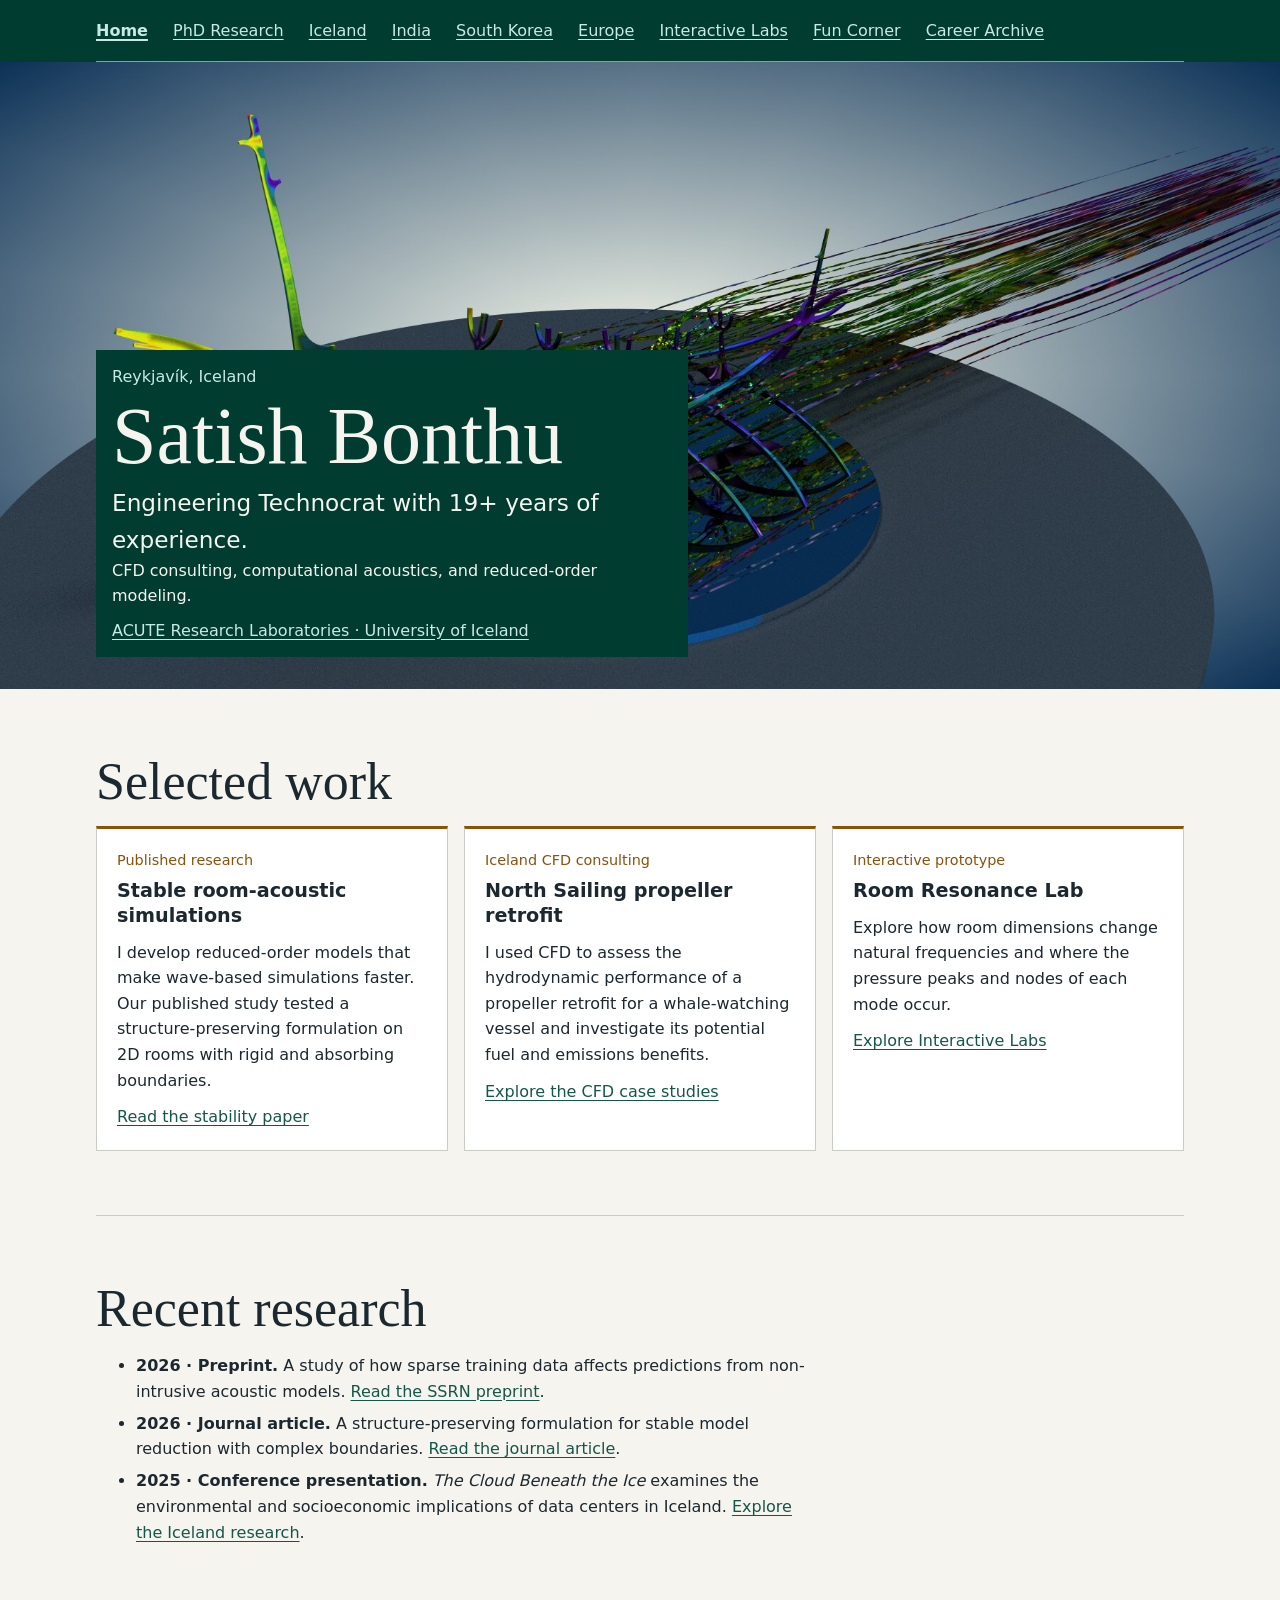
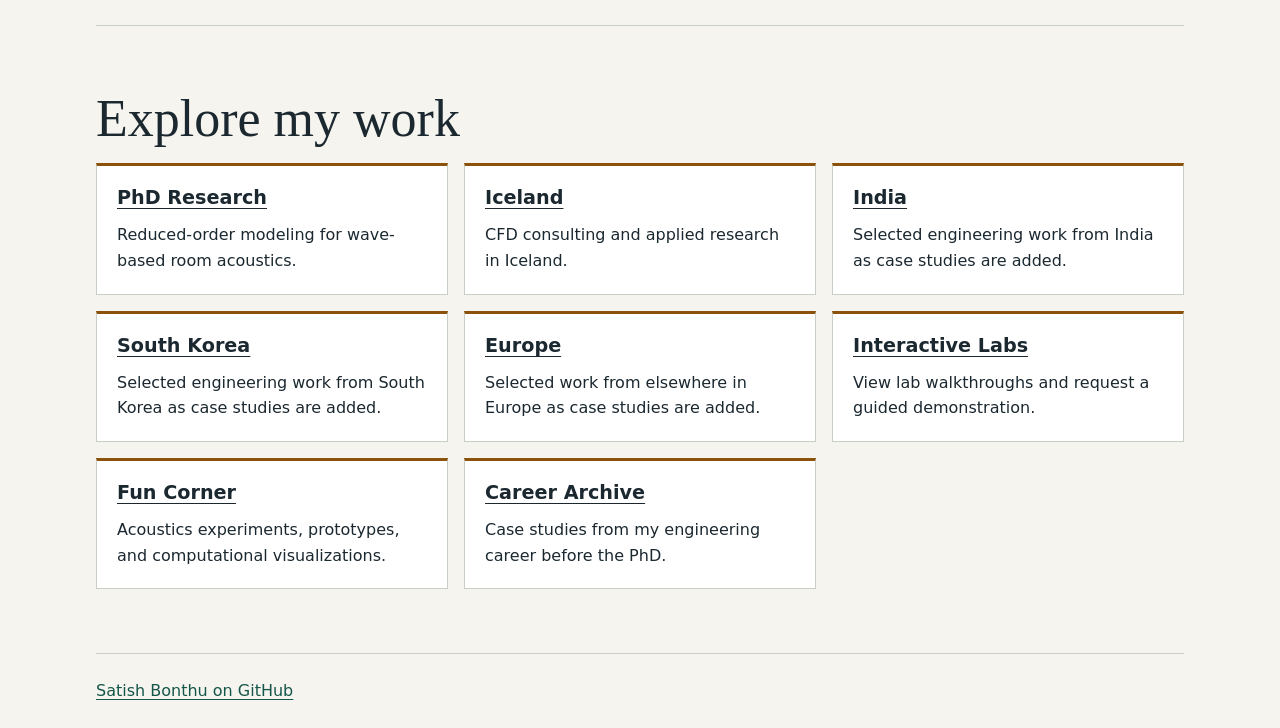
==== index.html @ 2421cfe2 "Publish Interactive Labs guided-demo showcase" ====
<!DOCTYPE html>
<html lang="en">
<head>
  <meta charset="UTF-8">
  <meta name="viewport" content="width=device-width, initial-scale=1">
  <meta name="description" content="Satish Bonthu’s engineering portfolio, covering CFD consulting, room acoustics, and reduced-order modeling.">
  <title>Satish Bonthu | CFD &amp; Computational Acoustics</title>
  <link rel="stylesheet" href="portfolio.css?v=interactive-labs">
</head>
<body>
  <header>
    <nav class="wrap" aria-label="Portfolio">
      <a href="index.html" aria-current="page">Home</a>
      <a href="research/index.html">PhD Research</a>
      <a href="iceland-cfd/index.html">Iceland</a>
      <a href="india/index.html">India</a>
      <a href="south-korea/index.html">South Korea</a>
      <a href="europe/index.html">Europe</a>
      <a href="interactive-labs/index.html">Interactive Labs</a>
      <a href="fun-projects/index.html">Fun Corner</a>
      <a href="career-archive/index.html">Career Archive</a>
    </nav>
    <div class="hero hero--voyager">
      <img class="voyager-image" src="images/sun-voyager.jpg?v=2" width="1804" height="901" fetchpriority="high" alt="CFD visualization of flow around Reykjavík’s Sun Voyager sculpture">
      <div class="wrap hero-copy">
      <p class="location">Reykjavík, Iceland</p>
      <h1>Satish Bonthu</h1>
      <p class="intro">Engineering Technocrat with 19+ years of experience.</p>
      <p class="hero-summary">CFD consulting, computational acoustics, and reduced-order modeling.</p>
      <p><a href="https://acute.hi.is/team/satish-kumar-bonthu/">ACUTE Research Laboratories · University of Iceland</a></p>
      </div>
    </div>
  </header>

  <main class="wrap">
    <section aria-labelledby="selected-title">
      <h2 id="selected-title">Selected work</h2>
      <div class="cards">
        <article>
          <p class="category">Published research</p>
          <h3>Stable room-acoustic simulations</h3>
          <p>I develop reduced-order models that make wave-based simulations faster. Our published study tested a structure-preserving formulation on 2D rooms with rigid and absorbing boundaries.</p>
          <p><a href="https://doi.org/10.1002/nme.70295">Read the stability paper</a></p>
        </article>
        <article>
          <p class="category">Iceland CFD consulting</p>
          <h3>North Sailing propeller retrofit</h3>
          <p>I used CFD to assess the hydrodynamic performance of a propeller retrofit for a whale-watching vessel and investigate its potential fuel and emissions benefits.</p>
          <p><a href="iceland-cfd/index.html">Explore the CFD case studies</a></p>
        </article>
        <article>
          <p class="category">Interactive prototype</p>
          <h3>Room Resonance Lab</h3>
          <p>Explore how room dimensions change natural frequencies and where the pressure peaks and nodes of each mode occur.</p>
          <p><a href="interactive-labs/index.html">Explore Interactive Labs</a></p>
        </article>
      </div>
    </section>

    <section aria-labelledby="updates-title">
      <h2 id="updates-title">Recent research</h2>
      <ul class="reading">
        <li><strong>2026 · Preprint.</strong> A study of how sparse training data affects predictions from non-intrusive acoustic models. <a href="https://doi.org/10.2139/ssrn.7412273">Read the SSRN preprint</a>.</li>
        <li><strong>2026 · Journal article.</strong> A structure-preserving formulation for stable model reduction with complex boundaries. <a href="https://doi.org/10.1002/nme.70295">Read the journal article</a>.</li>
        <li><strong>2025 · Conference presentation.</strong> <em>The Cloud Beneath the Ice</em> examines the environmental and socioeconomic implications of data centers in Iceland. <a href="iceland-cfd/index.html#related-iceland-research">Explore the Iceland research</a>.</li>
      </ul>
    </section>

    <section class="directory" aria-labelledby="work-title">
      <h2 id="work-title">Explore my work</h2>
      <div class="cards">
        <article>
          <h3><a href="research/index.html">PhD Research</a></h3>
          <p>Reduced-order modeling for wave-based room acoustics.</p>
        </article>
        <article>
          <h3><a href="iceland-cfd/index.html">Iceland</a></h3>
          <p>CFD consulting and applied research in Iceland.</p>
        </article>
        <article>
          <h3><a href="india/index.html">India</a></h3>
          <p>Selected engineering work from India as case studies are added.</p>
        </article>
        <article>
          <h3><a href="south-korea/index.html">South Korea</a></h3>
          <p>Selected engineering work from South Korea as case studies are added.</p>
        </article>
        <article>
          <h3><a href="europe/index.html">Europe</a></h3>
          <p>Selected work from elsewhere in Europe as case studies are added.</p>
        </article>
        <article>
          <h3><a href="interactive-labs/index.html">Interactive Labs</a></h3>
          <p>View lab walkthroughs and request a guided demonstration.</p>
        </article>
        <article>
          <h3><a href="fun-projects/index.html">Fun Corner</a></h3>
          <p>Acoustics experiments, prototypes, and computational visualizations.</p>
        </article>
        <article>
          <h3><a href="career-archive/index.html">Career Archive</a></h3>
          <p>Case studies from my engineering career before the PhD.</p>
        </article>
      </div>
    </section>
  </main>

  <footer class="wrap">
    <a href="https://github.com/Satish-Bonthu">Satish Bonthu on GitHub</a>
  </footer>
</body>
</html>
---- portfolio.css ----
:root {
  --brand-teal: #003c30;
  --brand-brown: #8c510a;
  --brand-ivory: #f6f4ee;
  --brand-mint: #c7eae5;
 color-scheme: light; background: var(--brand-ivory); color: #1b2830; font: 100%/1.6 system-ui, sans-serif; }
* { box-sizing: border-box; }
body { margin: 0; }
.wrap { width: min(68rem, calc(100% - 3rem)); margin-inline: auto; }
header { background: var(--brand-teal); color: var(--brand-ivory); }
header a { color: var(--brand-mint); }
a { color: #15564a; text-underline-offset: .2em; }
a:focus-visible { outline: 2px solid currentColor; outline-offset: 5px; }
nav { padding-block: 1.1rem; border-bottom: 1px solid #5ab4ac; }
nav a { display: inline-block; margin-right: 1.25rem; }
.hero { padding-block: clamp(3rem, 9vw, 7rem); }
.location { color: var(--brand-mint); }
h1, h2 { font-family: Georgia, serif; font-weight: normal; line-height: 1.1; }
h1 { font-size: clamp(3rem, 9vw, 6rem); margin: .2em 0; }
h2 { font-size: clamp(2rem, 5vw, 3.25rem); margin: 0 0 1rem; }
h3 { font-size: 1.2rem; line-height: 1.3; margin: 0; }
p { margin: .7rem 0 0; }
.intro { max-width: 43rem; font-size: clamp(1.15rem, 3vw, 1.45rem); }
main section { padding-block: clamp(2.4rem, 6vw, 4rem); border-bottom: 1px solid #c6cec6; }
.cards { display: grid; grid-template-columns: repeat(auto-fit, minmax(min(100%, 18rem), 1fr)); gap: 1rem; }
article { background: #fff; border: 1px solid #c6cec6; border-top: 3px solid var(--brand-brown); padding: 1.25rem; }
.reading { max-width: 45rem; }
.reading + .cards { margin-top: 1.5rem; }
.category { color: var(--brand-brown); font-size: .9rem; margin: 0 0 .4rem; }
li + li { margin-top: .4rem; }
footer { padding-block: 1.5rem; }
nav a[aria-current='page'] { font-weight: 700; }
.page-hero { padding-block: clamp(2rem, 5vw, 4rem); }
.directory a { color: inherit; }

.case-details { margin: .9rem 0 0; }
.case-details dt { font-weight: 700; color: var(--brand-brown); }
.case-details dd { margin: 0 0 .65rem; }
.case-status { padding: .65rem .8rem; border-left: 3px solid var(--brand-brown); background: var(--brand-ivory); font-size: .9rem; }
nav a[aria-current='page'] { text-decoration-thickness: .15em; }

.hero--voyager { position: relative; isolation: isolate; min-height: clamp(29rem, 49vw, 47rem); display: grid; align-items: end; padding-block: 2rem; }
.voyager-image { position: absolute; inset: 0; z-index: -1; width: 100%; height: 100%; object-fit: cover; object-position: center; }
.hero-copy { max-width: 68rem; }
.hero-copy > * { max-width: 37rem; background: #003c30; padding-inline: 1rem; margin: 0; }
.hero-copy .location { padding-top: .85rem; }
.hero-copy h1 { padding-block: .2rem; font-size: clamp(2.7rem, 7vw, 5rem); }
.hero-copy p:last-child { padding-block: .55rem .85rem; }
.lab-list { display: grid; gap: 1rem; margin-block: 1.5rem 2rem; }
.lab-card { display: grid; grid-template-columns: 1fr; gap: .85rem; }
.lab-card h2 { font-size: clamp(1.65rem, 4vw, 2.35rem); margin-bottom: .25rem; }
.lab-actions { display: flex; align-items: center; flex-wrap: wrap; gap: .6rem 1rem; }
.lab-launch { background: var(--brand-teal); color: var(--brand-ivory); padding: .42rem .75rem; border-radius: .25rem; }
.lab-card summary { cursor: pointer; color: var(--brand-brown); font-weight: 700; }
@media (max-width: 40rem) {
  .hero--voyager { padding-top: 57vw; min-height: 0; padding-bottom: 1.25rem; }
  .voyager-image { height: auto; aspect-ratio: 2 / 1; }
}
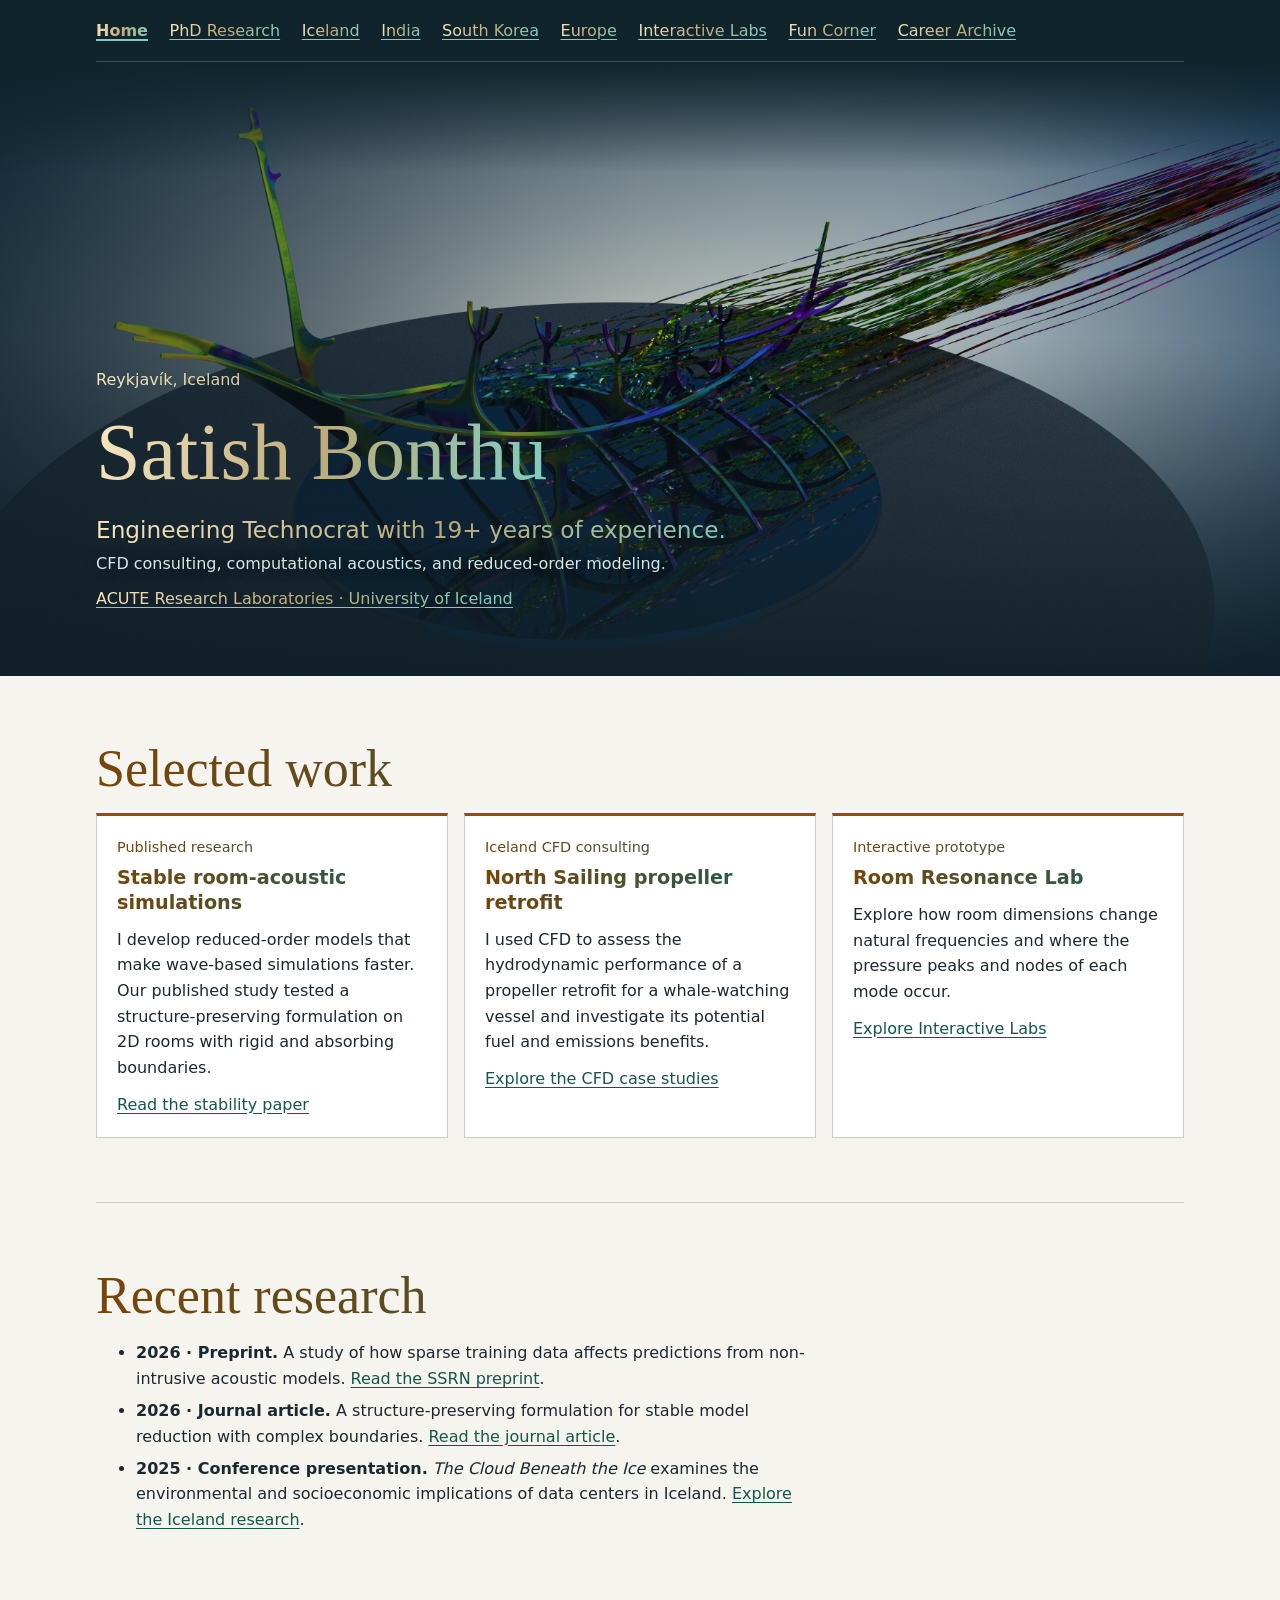
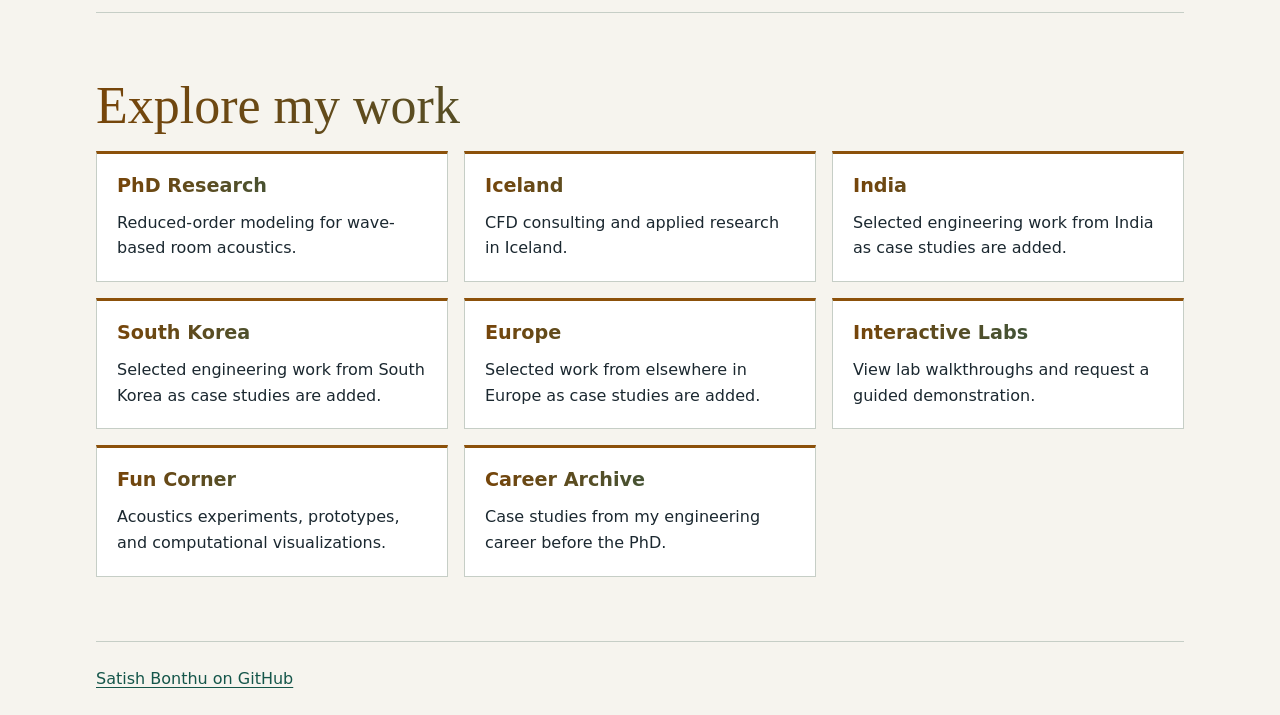
==== commit 0a5c8302: "Blend the Sun Voyager hero with the portfolio gradient palette" ====
--- a/index.html
+++ b/index.html
@@ -5,29 +5,29 @@
   <meta name="viewport" content="width=device-width, initial-scale=1">
   <meta name="description" content="Satish Bonthu’s engineering portfolio, covering CFD consulting, room acoustics, and reduced-order modeling.">
   <title>Satish Bonthu | CFD &amp; Computational Acoustics</title>
-  <link rel="stylesheet" href="portfolio.css?v=interactive-labs">
+  <link rel="stylesheet" href="portfolio.css?v=voyager-gradient">
 </head>
-<body>
-  <header>
+<body class="portfolio-home">
+  <header class="voyager-header">
     <nav class="wrap" aria-label="Portfolio">
-      <a href="index.html" aria-current="page">Home</a>
-      <a href="research/index.html">PhD Research</a>
-      <a href="iceland-cfd/index.html">Iceland</a>
-      <a href="india/index.html">India</a>
-      <a href="south-korea/index.html">South Korea</a>
-      <a href="europe/index.html">Europe</a>
-      <a href="interactive-labs/index.html">Interactive Labs</a>
-      <a href="fun-projects/index.html">Fun Corner</a>
-      <a href="career-archive/index.html">Career Archive</a>
+      <a href="index.html" aria-current="page" target="_blank" rel="noopener">Home</a>
+      <a href="research/index.html" target="_blank" rel="noopener">PhD Research</a>
+      <a href="iceland-cfd/index.html" target="_blank" rel="noopener">Iceland</a>
+      <a href="india/index.html" target="_blank" rel="noopener">India</a>
+      <a href="south-korea/index.html" target="_blank" rel="noopener">South Korea</a>
+      <a href="europe/index.html" target="_blank" rel="noopener">Europe</a>
+      <a href="interactive-labs/index.html" target="_blank" rel="noopener">Interactive Labs</a>
+      <a href="fun-projects/index.html" target="_blank" rel="noopener">Fun Corner</a>
+      <a href="career-archive/index.html" target="_blank" rel="noopener">Career Archive</a>
     </nav>
     <div class="hero hero--voyager">
       <img class="voyager-image" src="images/sun-voyager.jpg?v=2" width="1804" height="901" fetchpriority="high" alt="CFD visualization of flow around Reykjavík’s Sun Voyager sculpture">
       <div class="wrap hero-copy">
-      <p class="location">Reykjavík, Iceland</p>
-      <h1>Satish Bonthu</h1>
-      <p class="intro">Engineering Technocrat with 19+ years of experience.</p>
-      <p class="hero-summary">CFD consulting, computational acoustics, and reduced-order modeling.</p>
-      <p><a href="https://acute.hi.is/team/satish-kumar-bonthu/">ACUTE Research Laboratories · University of Iceland</a></p>
+        <p class="location">Reykjavík, Iceland</p>
+        <h1>Satish Bonthu</h1>
+        <p class="intro">Engineering Technocrat with 19+ years of experience.</p>
+        <p class="hero-summary">CFD consulting, computational acoustics, and reduced-order modeling.</p>
+        <p><a href="https://acute.hi.is/team/satish-kumar-bonthu/" target="_blank" rel="noopener">ACUTE Research Laboratories · University of Iceland</a></p>
       </div>
     </div>
   </header>
@@ -40,19 +40,19 @@
           <p class="category">Published research</p>
           <h3>Stable room-acoustic simulations</h3>
           <p>I develop reduced-order models that make wave-based simulations faster. Our published study tested a structure-preserving formulation on 2D rooms with rigid and absorbing boundaries.</p>
-          <p><a href="https://doi.org/10.1002/nme.70295">Read the stability paper</a></p>
+          <p><a href="https://doi.org/10.1002/nme.70295" target="_blank" rel="noopener">Read the stability paper</a></p>
         </article>
         <article>
           <p class="category">Iceland CFD consulting</p>
           <h3>North Sailing propeller retrofit</h3>
           <p>I used CFD to assess the hydrodynamic performance of a propeller retrofit for a whale-watching vessel and investigate its potential fuel and emissions benefits.</p>
-          <p><a href="iceland-cfd/index.html">Explore the CFD case studies</a></p>
+          <p><a href="iceland-cfd/index.html" target="_blank" rel="noopener">Explore the CFD case studies</a></p>
         </article>
         <article>
           <p class="category">Interactive prototype</p>
           <h3>Room Resonance Lab</h3>
           <p>Explore how room dimensions change natural frequencies and where the pressure peaks and nodes of each mode occur.</p>
-          <p><a href="interactive-labs/index.html">Explore Interactive Labs</a></p>
+          <p><a href="interactive-labs/index.html" target="_blank" rel="noopener">Explore Interactive Labs</a></p>
         </article>
       </div>
     </section>
@@ -60,9 +60,9 @@
     <section aria-labelledby="updates-title">
       <h2 id="updates-title">Recent research</h2>
       <ul class="reading">
-        <li><strong>2026 · Preprint.</strong> A study of how sparse training data affects predictions from non-intrusive acoustic models. <a href="https://doi.org/10.2139/ssrn.7412273">Read the SSRN preprint</a>.</li>
-        <li><strong>2026 · Journal article.</strong> A structure-preserving formulation for stable model reduction with complex boundaries. <a href="https://doi.org/10.1002/nme.70295">Read the journal article</a>.</li>
-        <li><strong>2025 · Conference presentation.</strong> <em>The Cloud Beneath the Ice</em> examines the environmental and socioeconomic implications of data centers in Iceland. <a href="iceland-cfd/index.html#related-iceland-research">Explore the Iceland research</a>.</li>
+        <li><strong>2026 · Preprint.</strong> A study of how sparse training data affects predictions from non-intrusive acoustic models. <a href="https://doi.org/10.2139/ssrn.7412273" target="_blank" rel="noopener">Read the SSRN preprint</a>.</li>
+        <li><strong>2026 · Journal article.</strong> A structure-preserving formulation for stable model reduction with complex boundaries. <a href="https://doi.org/10.1002/nme.70295" target="_blank" rel="noopener">Read the journal article</a>.</li>
+        <li><strong>2025 · Conference presentation.</strong> <em>The Cloud Beneath the Ice</em> examines the environmental and socioeconomic implications of data centers in Iceland. <a href="iceland-cfd/index.html#related-iceland-research" target="_blank" rel="noopener">Explore the Iceland research</a>.</li>
       </ul>
     </section>
 
@@ -70,35 +70,35 @@
       <h2 id="work-title">Explore my work</h2>
       <div class="cards">
         <article>
-          <h3><a href="research/index.html">PhD Research</a></h3>
+          <h3><a href="research/index.html" target="_blank" rel="noopener">PhD Research</a></h3>
           <p>Reduced-order modeling for wave-based room acoustics.</p>
         </article>
         <article>
-          <h3><a href="iceland-cfd/index.html">Iceland</a></h3>
+          <h3><a href="iceland-cfd/index.html" target="_blank" rel="noopener">Iceland</a></h3>
           <p>CFD consulting and applied research in Iceland.</p>
         </article>
         <article>
-          <h3><a href="india/index.html">India</a></h3>
+          <h3><a href="india/index.html" target="_blank" rel="noopener">India</a></h3>
           <p>Selected engineering work from India as case studies are added.</p>
         </article>
         <article>
-          <h3><a href="south-korea/index.html">South Korea</a></h3>
+          <h3><a href="south-korea/index.html" target="_blank" rel="noopener">South Korea</a></h3>
           <p>Selected engineering work from South Korea as case studies are added.</p>
         </article>
         <article>
-          <h3><a href="europe/index.html">Europe</a></h3>
+          <h3><a href="europe/index.html" target="_blank" rel="noopener">Europe</a></h3>
           <p>Selected work from elsewhere in Europe as case studies are added.</p>
         </article>
         <article>
-          <h3><a href="interactive-labs/index.html">Interactive Labs</a></h3>
+          <h3><a href="interactive-labs/index.html" target="_blank" rel="noopener">Interactive Labs</a></h3>
           <p>View lab walkthroughs and request a guided demonstration.</p>
         </article>
         <article>
-          <h3><a href="fun-projects/index.html">Fun Corner</a></h3>
+          <h3><a href="fun-projects/index.html" target="_blank" rel="noopener">Fun Corner</a></h3>
           <p>Acoustics experiments, prototypes, and computational visualizations.</p>
         </article>
         <article>
-          <h3><a href="career-archive/index.html">Career Archive</a></h3>
+          <h3><a href="career-archive/index.html" target="_blank" rel="noopener">Career Archive</a></h3>
           <p>Case studies from my engineering career before the PhD.</p>
         </article>
       </div>
@@ -106,7 +106,7 @@
   </main>
 
   <footer class="wrap">
-    <a href="https://github.com/Satish-Bonthu">Satish Bonthu on GitHub</a>
+    <a href="https://github.com/Satish-Bonthu" target="_blank" rel="noopener">Satish Bonthu on GitHub</a>
   </footer>
 </body>
 </html>
--- a/portfolio.css
+++ b/portfolio.css
@@ -56,3 +56,57 @@
   .hero--voyager { padding-top: 57vw; min-height: 0; padding-bottom: 1.25rem; }
   .voyager-image { height: auto; aspect-ratio: 2 / 1; }
 }
+
+/* Homepage palette. Light and dark gradients retain contrast on their surfaces. */
+.portfolio-home {
+  --voyager-light: linear-gradient(100deg, #f6e8c3, #bfab79 48%, #80cdc1);
+  --voyager-dark: linear-gradient(100deg, #774509, #225c52 88%);
+  --voyager-night: #10242c;
+}
+.voyager-header { background: var(--voyager-night); }
+.voyager-header nav {
+  display: flex;
+  flex-wrap: wrap;
+  gap: .45rem 1.35rem;
+  border-color: #80cdc14d;
+}
+.voyager-header nav a { margin-right: 0; }
+.voyager-header .hero--voyager { min-height: clamp(31rem, 48vw, 47rem); padding-block: clamp(1.7rem, 4vw, 3.75rem); }
+.voyager-header .hero--voyager::before {
+  content: "";
+  position: absolute;
+  inset: 0;
+  z-index: -1;
+  background:
+    linear-gradient(180deg, var(--voyager-night), #10242c00 18%, #10242c00 45%, #101f27e8 100%),
+    linear-gradient(90deg, #0c1b24ad, #0c1b2400 78%);
+}
+.voyager-header .voyager-image { z-index: -2; }
+.voyager-header .hero-copy > * {
+  background: none;
+  padding-inline: 0;
+  max-width: 43rem;
+}
+.voyager-header .hero-copy { text-shadow: 0 1px 12px #0c1b24; }
+.voyager-header .hero-copy h1 { width: fit-content; margin: .15em 0; }
+.voyager-header .hero-summary { margin-top: .2rem; color: #d6e8e5; }
+.voyager-header .hero-copy a, .voyager-header nav a { text-decoration-color: #80cdc1; }
+@supports (background-clip: text) {
+  .voyager-header :is(h1, .location, .intro, a),
+  .portfolio-home main :is(h2, h3, .category) {
+    background-image: var(--voyager-light);
+    background-clip: text;
+    color: transparent;
+    text-shadow: none;
+  }
+  .portfolio-home main :is(h2, h3, .category) { background-image: var(--voyager-dark); }
+  .voyager-header a:focus-visible { outline-color: #80cdc1; }
+}
+@media (max-width: 40rem) {
+  .voyager-header .hero--voyager { min-height: 0; padding-top: clamp(12rem, 52vw, 23rem); }
+  .voyager-header .voyager-image { height: auto; }
+  .voyager-header .hero--voyager::before {
+    background: linear-gradient(180deg, #10242c59, #10242c00 19%, #10242c00 34%, var(--voyager-night) 62%);
+  }
+  .voyager-header .hero-copy h1 { font-size: clamp(2.5rem, 10vw, 4rem); }
+}
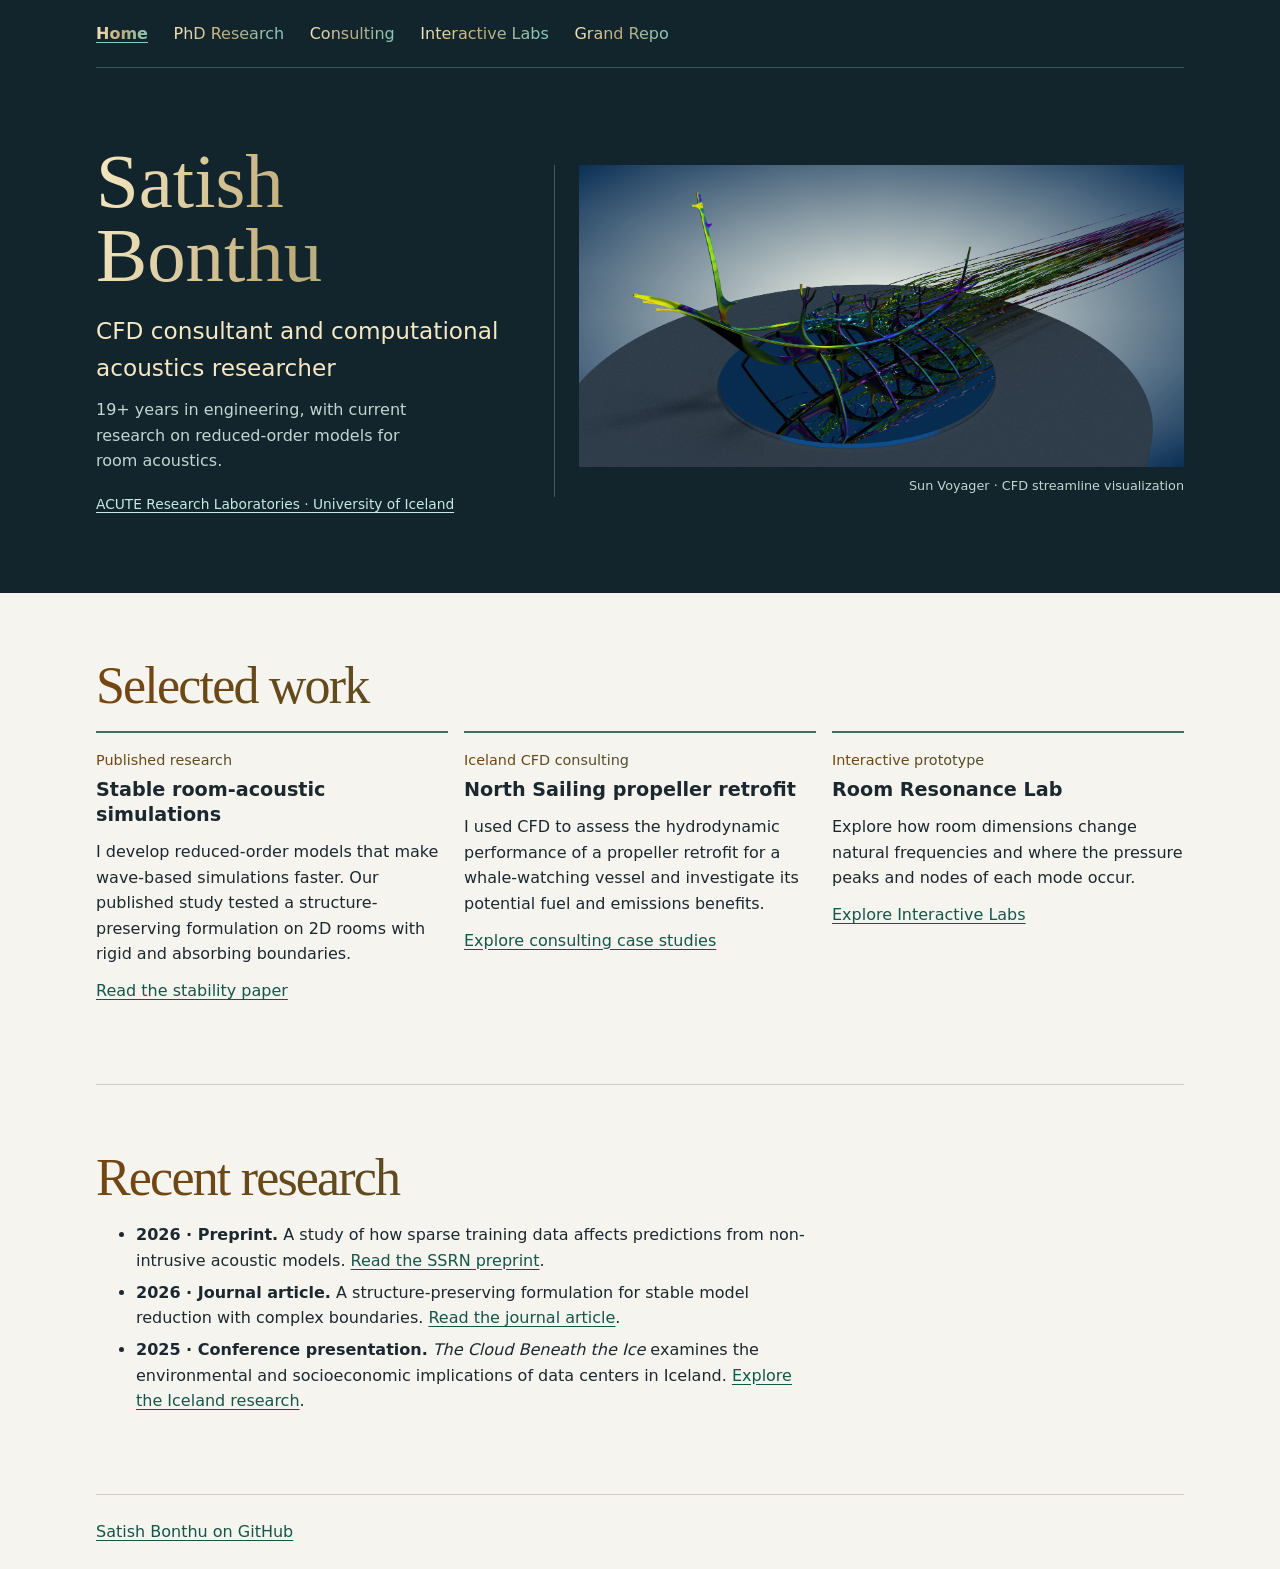
==== commit 16cedea2: "Give the portfolio a distinct Sun Voyager layout and five-tab navigation" ====
--- a/index.html
+++ b/index.html
@@ -5,30 +5,28 @@
   <meta name="viewport" content="width=device-width, initial-scale=1">
   <meta name="description" content="Satish Bonthu’s engineering portfolio, covering CFD consulting, room acoustics, and reduced-order modeling.">
   <title>Satish Bonthu | CFD &amp; Computational Acoustics</title>
-  <link rel="stylesheet" href="portfolio.css?v=voyager-gradient">
+  <link rel="stylesheet" href="portfolio.css?v=field-notes">
 </head>
 <body class="portfolio-home">
   <header class="voyager-header">
     <nav class="wrap" aria-label="Portfolio">
-      <a href="index.html" aria-current="page" target="_blank" rel="noopener">Home</a>
+      <a href="index.html" target="_blank" rel="noopener" aria-current="page">Home</a>
       <a href="research/index.html" target="_blank" rel="noopener">PhD Research</a>
-      <a href="iceland-cfd/index.html" target="_blank" rel="noopener">Iceland</a>
-      <a href="india/index.html" target="_blank" rel="noopener">India</a>
-      <a href="south-korea/index.html" target="_blank" rel="noopener">South Korea</a>
-      <a href="europe/index.html" target="_blank" rel="noopener">Europe</a>
+      <a href="consulting/index.html" target="_blank" rel="noopener">Consulting</a>
       <a href="interactive-labs/index.html" target="_blank" rel="noopener">Interactive Labs</a>
-      <a href="fun-projects/index.html" target="_blank" rel="noopener">Fun Corner</a>
-      <a href="career-archive/index.html" target="_blank" rel="noopener">Career Archive</a>
+      <a href="career-archive/index.html" target="_blank" rel="noopener">Grand Repo</a>
     </nav>
-    <div class="hero hero--voyager">
-      <img class="voyager-image" src="images/sun-voyager.jpg?v=2" width="1804" height="901" fetchpriority="high" alt="CFD visualization of flow around Reykjavík’s Sun Voyager sculpture">
-      <div class="wrap hero-copy">
-        <p class="location">Reykjavík, Iceland</p>
+    <div class="wrap voyager-stage">
+      <div class="voyager-intro">
         <h1>Satish Bonthu</h1>
-        <p class="intro">Engineering Technocrat with 19+ years of experience.</p>
-        <p class="hero-summary">CFD consulting, computational acoustics, and reduced-order modeling.</p>
-        <p><a href="https://acute.hi.is/team/satish-kumar-bonthu/" target="_blank" rel="noopener">ACUTE Research Laboratories · University of Iceland</a></p>
+        <p class="intro">CFD consultant and computational acoustics researcher</p>
+        <p class="hero-summary">19+ years in engineering, with current research on reduced-order models for room acoustics.</p>
+        <a class="affiliation" href="https://acute.hi.is/team/satish-kumar-bonthu/" target="_blank" rel="noopener">ACUTE Research Laboratories · University of Iceland</a>
       </div>
+      <figure class="voyager-figure">
+        <img src="images/sun-voyager.jpg?v=2" width="1804" height="901" fetchpriority="high" alt="CFD streamlines bending around the Sun Voyager sculpture">
+        <figcaption>Sun Voyager · CFD streamline visualization</figcaption>
+      </figure>
     </div>
   </header>
 
@@ -46,7 +44,7 @@
           <p class="category">Iceland CFD consulting</p>
           <h3>North Sailing propeller retrofit</h3>
           <p>I used CFD to assess the hydrodynamic performance of a propeller retrofit for a whale-watching vessel and investigate its potential fuel and emissions benefits.</p>
-          <p><a href="iceland-cfd/index.html" target="_blank" rel="noopener">Explore the CFD case studies</a></p>
+          <p><a href="consulting/index.html" target="_blank" rel="noopener">Explore consulting case studies</a></p>
         </article>
         <article>
           <p class="category">Interactive prototype</p>
@@ -66,43 +64,6 @@
       </ul>
     </section>
 
-    <section class="directory" aria-labelledby="work-title">
-      <h2 id="work-title">Explore my work</h2>
-      <div class="cards">
-        <article>
-          <h3><a href="research/index.html" target="_blank" rel="noopener">PhD Research</a></h3>
-          <p>Reduced-order modeling for wave-based room acoustics.</p>
-        </article>
-        <article>
-          <h3><a href="iceland-cfd/index.html" target="_blank" rel="noopener">Iceland</a></h3>
-          <p>CFD consulting and applied research in Iceland.</p>
-        </article>
-        <article>
-          <h3><a href="india/index.html" target="_blank" rel="noopener">India</a></h3>
-          <p>Selected engineering work from India as case studies are added.</p>
-        </article>
-        <article>
-          <h3><a href="south-korea/index.html" target="_blank" rel="noopener">South Korea</a></h3>
-          <p>Selected engineering work from South Korea as case studies are added.</p>
-        </article>
-        <article>
-          <h3><a href="europe/index.html" target="_blank" rel="noopener">Europe</a></h3>
-          <p>Selected work from elsewhere in Europe as case studies are added.</p>
-        </article>
-        <article>
-          <h3><a href="interactive-labs/index.html" target="_blank" rel="noopener">Interactive Labs</a></h3>
-          <p>View lab walkthroughs and request a guided demonstration.</p>
-        </article>
-        <article>
-          <h3><a href="fun-projects/index.html" target="_blank" rel="noopener">Fun Corner</a></h3>
-          <p>Acoustics experiments, prototypes, and computational visualizations.</p>
-        </article>
-        <article>
-          <h3><a href="career-archive/index.html" target="_blank" rel="noopener">Career Archive</a></h3>
-          <p>Case studies from my engineering career before the PhD.</p>
-        </article>
-      </div>
-    </section>
   </main>
 
   <footer class="wrap">
--- a/portfolio.css
+++ b/portfolio.css
@@ -39,74 +39,44 @@
 .case-status { padding: .65rem .8rem; border-left: 3px solid var(--brand-brown); background: var(--brand-ivory); font-size: .9rem; }
 nav a[aria-current='page'] { text-decoration-thickness: .15em; }
 
-.hero--voyager { position: relative; isolation: isolate; min-height: clamp(29rem, 49vw, 47rem); display: grid; align-items: end; padding-block: 2rem; }
-.voyager-image { position: absolute; inset: 0; z-index: -1; width: 100%; height: 100%; object-fit: cover; object-position: center; }
-.hero-copy { max-width: 68rem; }
-.hero-copy > * { max-width: 37rem; background: #003c30; padding-inline: 1rem; margin: 0; }
-.hero-copy .location { padding-top: .85rem; }
-.hero-copy h1 { padding-block: .2rem; font-size: clamp(2.7rem, 7vw, 5rem); }
-.hero-copy p:last-child { padding-block: .55rem .85rem; }
 .lab-list { display: grid; gap: 1rem; margin-block: 1.5rem 2rem; }
 .lab-card { display: grid; grid-template-columns: 1fr; gap: .85rem; }
 .lab-card h2 { font-size: clamp(1.65rem, 4vw, 2.35rem); margin-bottom: .25rem; }
 .lab-actions { display: flex; align-items: center; flex-wrap: wrap; gap: .6rem 1rem; }
 .lab-launch { background: var(--brand-teal); color: var(--brand-ivory); padding: .42rem .75rem; border-radius: .25rem; }
 .lab-card summary { cursor: pointer; color: var(--brand-brown); font-weight: 700; }
-@media (max-width: 40rem) {
-  .hero--voyager { padding-top: 57vw; min-height: 0; padding-bottom: 1.25rem; }
-  .voyager-image { height: auto; aspect-ratio: 2 / 1; }
+
+:root {
+  --sand-teal: linear-gradient(100deg,#f6e8c3,#bfab79 48%,#80cdc1);
+  --ink-gradient: linear-gradient(100deg,#754610,#20584e);
+  --night: #12252c;
 }
-
-/* Homepage palette. Light and dark gradients retain contrast on their surfaces. */
-.portfolio-home {
-  --voyager-light: linear-gradient(100deg, #f6e8c3, #bfab79 48%, #80cdc1);
-  --voyager-dark: linear-gradient(100deg, #774509, #225c52 88%);
-  --voyager-night: #10242c;
+header { background: var(--night); }
+header nav { display:flex; flex-wrap:wrap; gap:.45rem 1.6rem; border-color:#80cdc150; }
+header nav a { margin:0; text-decoration:none; padding-block:.2rem; color:#e8e5cf; }
+header nav a:hover, header nav a[aria-current] { text-decoration:underline; text-decoration-color:#80cdc1; }
+.page-hero h1, .voyager-intro h1 { width:fit-content; }
+@supports (background-clip: text) {
+  header :is(h1, nav a) { background-image:var(--sand-teal); background-clip:text; color:transparent; }
+  main :is(h2,.category) { background-image:var(--ink-gradient); background-clip:text; color:transparent; }
 }
-.voyager-header { background: var(--voyager-night); }
-.voyager-header nav {
-  display: flex;
-  flex-wrap: wrap;
-  gap: .45rem 1.35rem;
-  border-color: #80cdc14d;
+.voyager-stage { display:grid; grid-template-columns:minmax(0,4fr) minmax(0,6fr); align-items:center; gap:clamp(1rem,3vw,3rem); padding-block:clamp(2rem,6vw,5rem); }
+.voyager-intro h1 { font-size:clamp(3.2rem,6vw,6rem); line-height:.96; margin:0; }
+.voyager-intro .intro { margin-top:1.2rem; color:#f6e8c3; }
+.voyager-intro .hero-summary { max-width:32ch; color:#c1d6d1; }
+.voyager-intro .affiliation { display:inline-block; margin-top:1.2rem; font-size:.86rem; }
+.voyager-figure { margin:0; border-left:1px solid #80cdc155; padding-left:clamp(.75rem,2vw,1.5rem); }
+.voyager-figure img { width:100%; height:auto; display:block; }
+.voyager-figure figcaption { color:#c1d6d1; font-size:.8rem; margin-top:.6rem; text-align:right; }
+.portfolio-home main section > h2 { letter-spacing:-.035em; }
+.portfolio-home main .cards article { background:transparent; border:0; border-top:2px solid #416e61; padding:1rem 0; }
+.region-index { border-top:1px solid #b9c8be; }
+.region-index a { display:grid; grid-template-columns:minmax(7rem,1fr) 2fr auto; align-items:baseline; gap:.75rem; padding:.9rem 0; border-bottom:1px solid #b9c8be; text-decoration:none; }
+.region-index a:hover strong { text-decoration:underline; }
+.region-index a span { color:#405952; }
+.section-back { margin-top:1.2rem; }
+@media (max-width: 44rem) {
+  .voyager-stage { grid-template-columns:1fr; gap:1.8rem; }
+  .voyager-figure { border-left:0; border-top:1px solid #80cdc155; padding:.8rem 0 0; }
+  .region-index a { grid-template-columns:minmax(6.5rem,1fr) 2fr auto; }
 }
-.voyager-header nav a { margin-right: 0; }
-.voyager-header .hero--voyager { min-height: clamp(31rem, 48vw, 47rem); padding-block: clamp(1.7rem, 4vw, 3.75rem); }
-.voyager-header .hero--voyager::before {
-  content: "";
-  position: absolute;
-  inset: 0;
-  z-index: -1;
-  background:
-    linear-gradient(180deg, var(--voyager-night), #10242c00 18%, #10242c00 45%, #101f27e8 100%),
-    linear-gradient(90deg, #0c1b24ad, #0c1b2400 78%);
-}
-.voyager-header .voyager-image { z-index: -2; }
-.voyager-header .hero-copy > * {
-  background: none;
-  padding-inline: 0;
-  max-width: 43rem;
-}
-.voyager-header .hero-copy { text-shadow: 0 1px 12px #0c1b24; }
-.voyager-header .hero-copy h1 { width: fit-content; margin: .15em 0; }
-.voyager-header .hero-summary { margin-top: .2rem; color: #d6e8e5; }
-.voyager-header .hero-copy a, .voyager-header nav a { text-decoration-color: #80cdc1; }
-@supports (background-clip: text) {
-  .voyager-header :is(h1, .location, .intro, a),
-  .portfolio-home main :is(h2, h3, .category) {
-    background-image: var(--voyager-light);
-    background-clip: text;
-    color: transparent;
-    text-shadow: none;
-  }
-  .portfolio-home main :is(h2, h3, .category) { background-image: var(--voyager-dark); }
-  .voyager-header a:focus-visible { outline-color: #80cdc1; }
-}
-@media (max-width: 40rem) {
-  .voyager-header .hero--voyager { min-height: 0; padding-top: clamp(12rem, 52vw, 23rem); }
-  .voyager-header .voyager-image { height: auto; }
-  .voyager-header .hero--voyager::before {
-    background: linear-gradient(180deg, #10242c59, #10242c00 19%, #10242c00 34%, var(--voyager-night) 62%);
-  }
-  .voyager-header .hero-copy h1 { font-size: clamp(2.5rem, 10vw, 4rem); }
-}
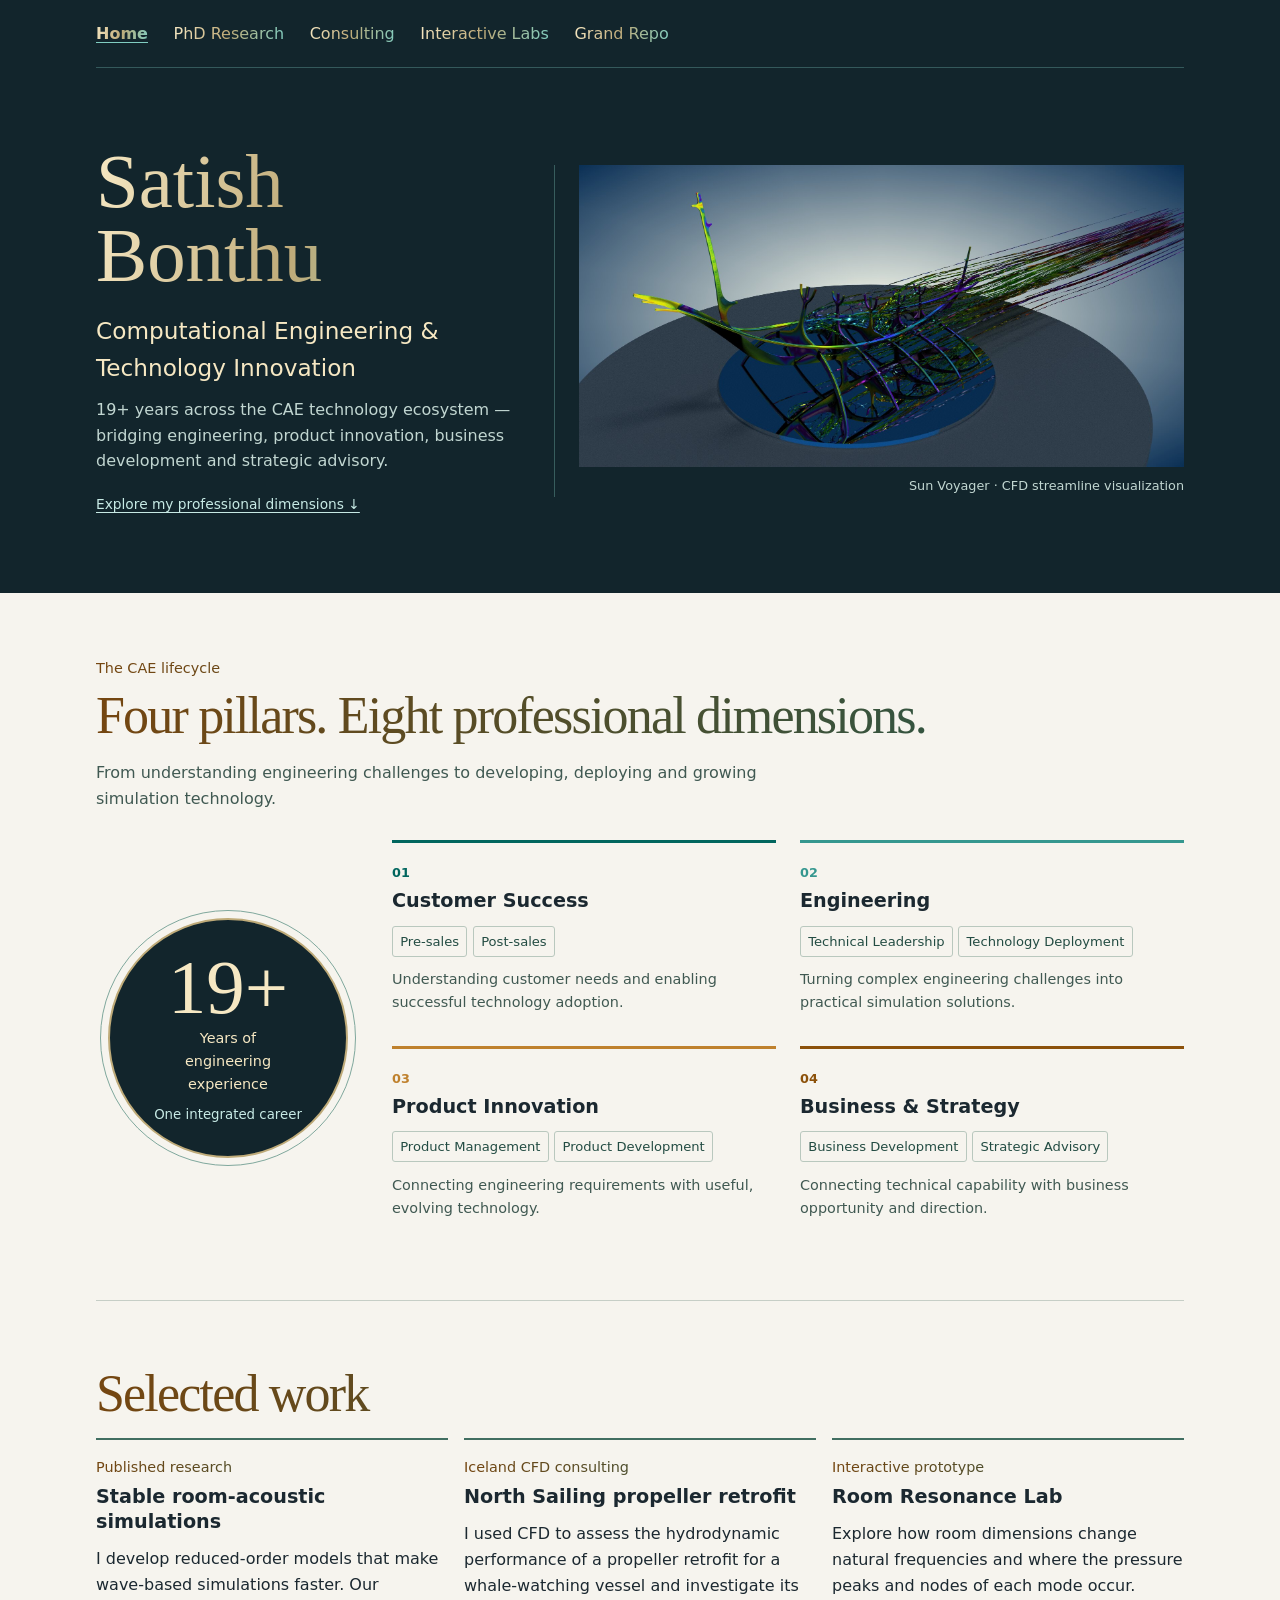
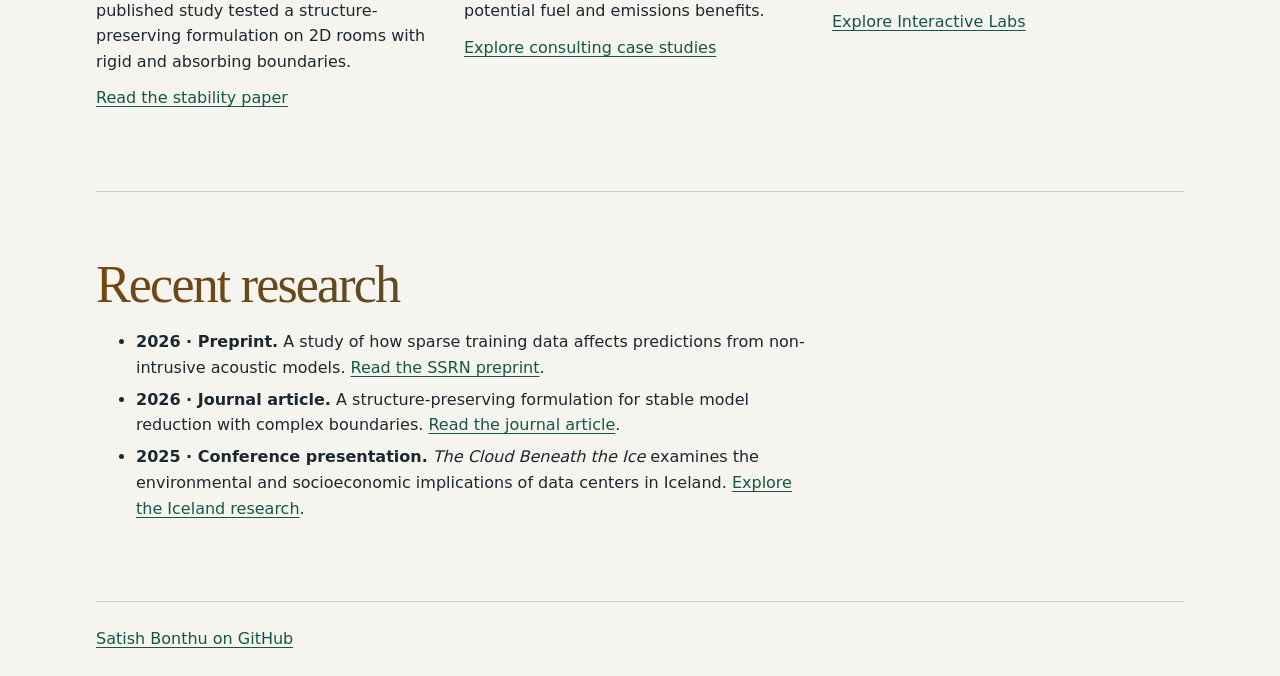
==== commit ad132afc: "Broaden homepage positioning and showcase four CAE pillars and eight dimensions" ====
--- a/index.html
+++ b/index.html
@@ -3,9 +3,28 @@
 <head>
   <meta charset="UTF-8">
   <meta name="viewport" content="width=device-width, initial-scale=1">
-  <meta name="description" content="Satish Bonthu’s engineering portfolio, covering CFD consulting, room acoustics, and reduced-order modeling.">
-  <title>Satish Bonthu | CFD &amp; Computational Acoustics</title>
+  <meta name="description" content="Satish Bonthu — 19+ years across computational engineering, CAE technology, product innovation and strategic advisory.">
+  <title>Satish Bonthu | Computational Engineering &amp; Technology Innovation</title>
   <link rel="stylesheet" href="portfolio.css?v=field-notes">
+  <style>
+    .voyager-intro .hero-summary {max-width:43ch}
+    .pillar-lead {max-width:65ch;color:#405952;margin-bottom:1.8rem}
+    .pillar-layout {display:grid;grid-template-columns:minmax(0,1fr) minmax(0,3fr);gap:2rem;align-items:center}
+    .pillar-core {aspect-ratio:1;max-width:15rem;width:100%;margin:auto;border-radius:50%;background:#12252c;color:#f6e8c3;border:2px solid #bfab79;outline:1px solid #80a89d;outline-offset:7px;display:flex;flex-direction:column;align-items:center;justify-content:center;text-align:center;padding:1rem}
+    .pillar-core strong {font:clamp(3rem,6vw,5rem)/1 Georgia,serif}
+    .pillar-core span {max-width:15ch;font-size:.9rem}
+    .pillar-core small {color:#c7eae5;margin-top:.5rem}
+    .pillar-grid {display:grid;grid-template-columns:repeat(2,minmax(0,1fr));gap:1rem 1.5rem}
+    .pillar {--pillar:#01665e;background:transparent;border:0;border-top:3px solid var(--pillar);padding:1rem 0}
+    .pillar-1 {--pillar:#35978f}.pillar-2 {--pillar:#bf812d}.pillar-3 {--pillar:#8c510a}
+    .pillar-number {color:var(--pillar);font-size:.8rem;font-weight:700}
+    .pillar h3 {margin:.3rem 0 .7rem}
+    .pillar-dimensions {display:flex;flex-wrap:wrap;gap:.35rem}
+    .pillar-dimensions span {border:1px solid #b9c8be;border-radius:3px;padding:.25rem .45rem;font-size:.82rem;color:#234c43}
+    .pillar p {font-size:.9rem;color:#405952}
+    @media(max-width:44rem){.pillar-layout{grid-template-columns:1fr}.pillar-core{max-width:11rem}.pillar-grid{gap:1rem}}
+    @media(max-width:25rem){.pillar-grid{grid-template-columns:1fr}}
+  </style>
 </head>
 <body class="portfolio-home">
   <header class="voyager-header">
@@ -19,9 +38,9 @@
     <div class="wrap voyager-stage">
       <div class="voyager-intro">
         <h1>Satish Bonthu</h1>
-        <p class="intro">CFD consultant and computational acoustics researcher</p>
-        <p class="hero-summary">19+ years in engineering, with current research on reduced-order models for room acoustics.</p>
-        <a class="affiliation" href="https://acute.hi.is/team/satish-kumar-bonthu/" target="_blank" rel="noopener">ACUTE Research Laboratories · University of Iceland</a>
+        <p class="intro">Computational Engineering &amp; Technology Innovation</p>
+        <p class="hero-summary">19+ years across the CAE technology ecosystem — bridging engineering, product innovation, business development and strategic advisory.</p>
+        <a class="affiliation" href="#professional-pillars">Explore my professional dimensions ↓</a>
       </div>
       <figure class="voyager-figure">
         <img src="images/sun-voyager.jpg?v=2" width="1804" height="901" fetchpriority="high" alt="CFD streamlines bending around the Sun Voyager sculpture">
@@ -31,6 +50,20 @@
   </header>
 
   <main class="wrap">
+    <section id="professional-pillars" aria-labelledby="pillars-title">
+      <p class="category">The CAE lifecycle</p>
+      <h2 id="pillars-title">Four pillars. Eight professional dimensions.</h2>
+      <p class="pillar-lead">From understanding engineering challenges to developing, deploying and growing simulation technology.</p>
+      <div class="pillar-layout">
+        <div class="pillar-core"><strong>19+</strong><span>Years of engineering experience</span><small>One integrated career</small></div>
+        <div class="pillar-grid">
+          <article class="pillar pillar-0"><span class="pillar-number">01</span><h3>Customer Success</h3><div class="pillar-dimensions"><span>Pre-sales</span><span>Post-sales</span></div><p>Understanding customer needs and enabling successful technology adoption.</p></article>
+          <article class="pillar pillar-1"><span class="pillar-number">02</span><h3>Engineering</h3><div class="pillar-dimensions"><span>Technical Leadership</span><span>Technology Deployment</span></div><p>Turning complex engineering challenges into practical simulation solutions.</p></article>
+          <article class="pillar pillar-2"><span class="pillar-number">03</span><h3>Product Innovation</h3><div class="pillar-dimensions"><span>Product Management</span><span>Product Development</span></div><p>Connecting engineering requirements with useful, evolving technology.</p></article>
+          <article class="pillar pillar-3"><span class="pillar-number">04</span><h3>Business &amp; Strategy</h3><div class="pillar-dimensions"><span>Business Development</span><span>Strategic Advisory</span></div><p>Connecting technical capability with business opportunity and direction.</p></article>
+        </div>
+      </div>
+    </section>
     <section aria-labelledby="selected-title">
       <h2 id="selected-title">Selected work</h2>
       <div class="cards">
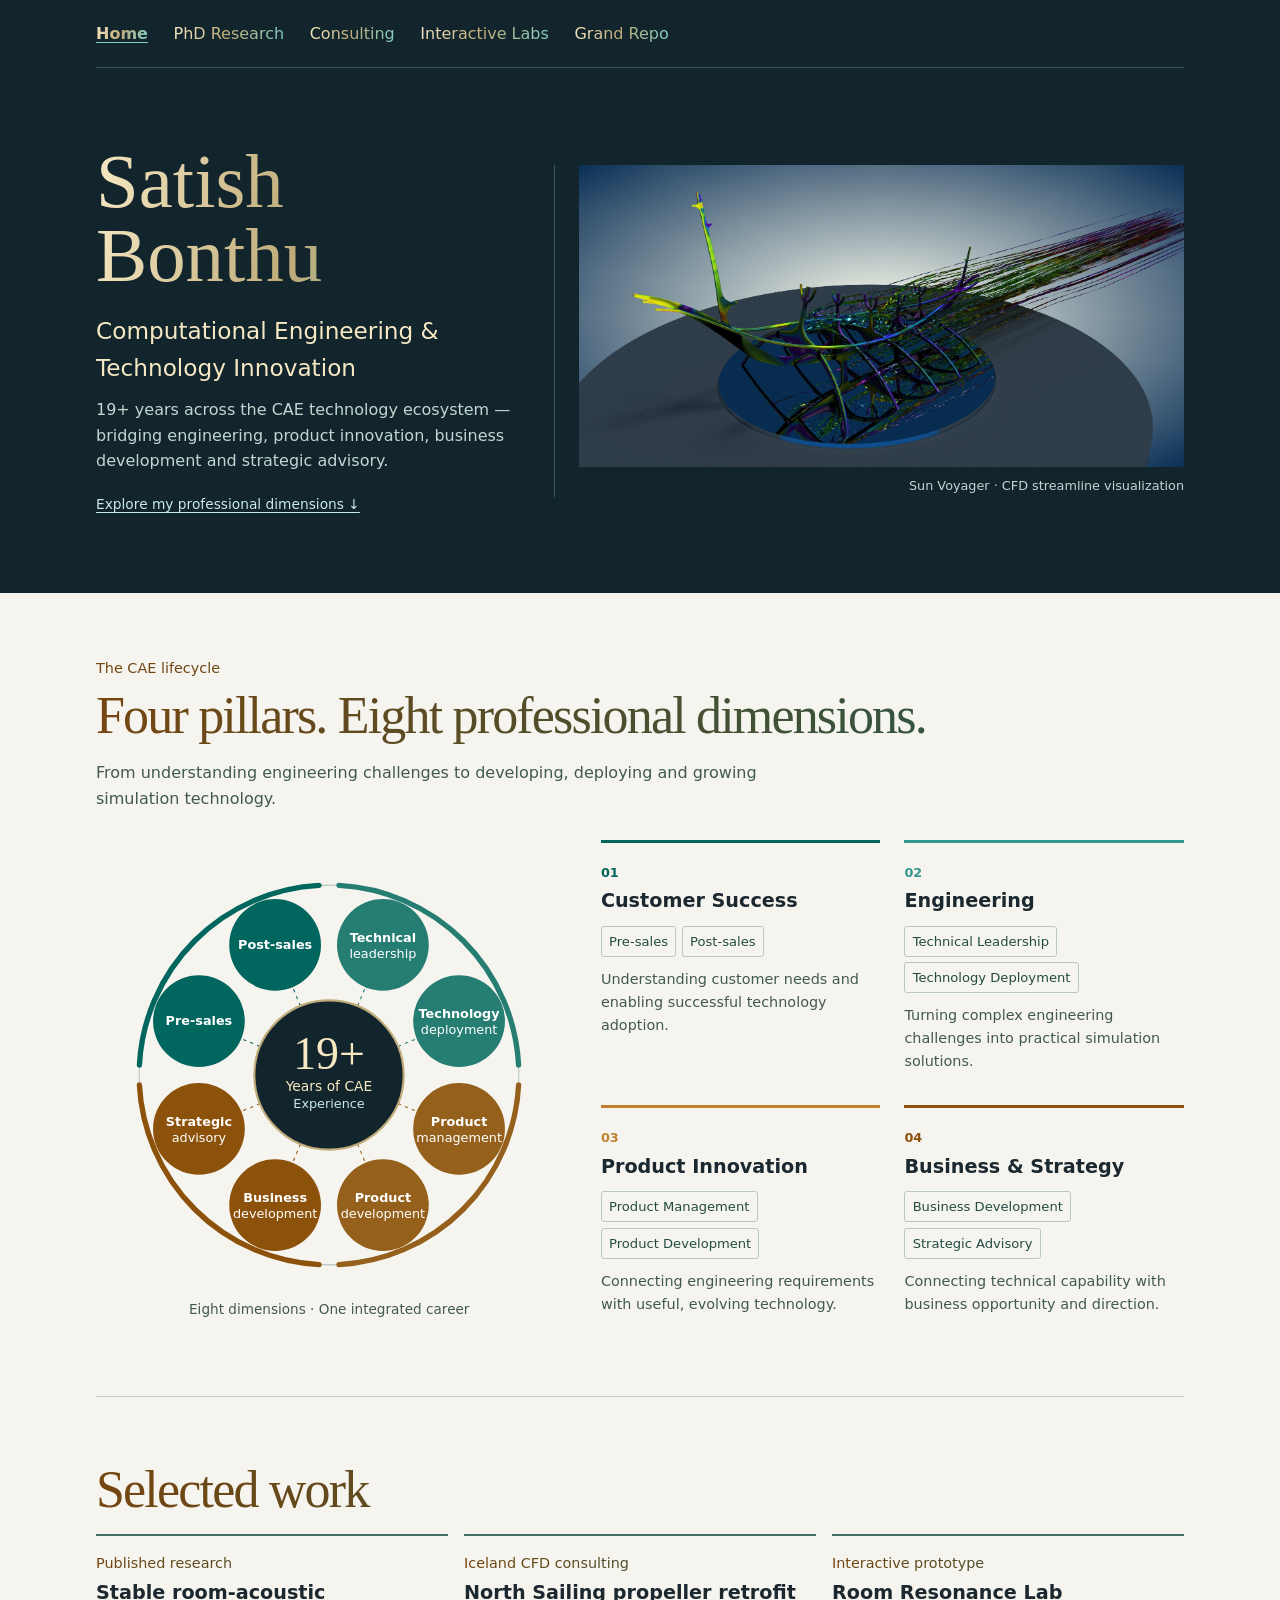
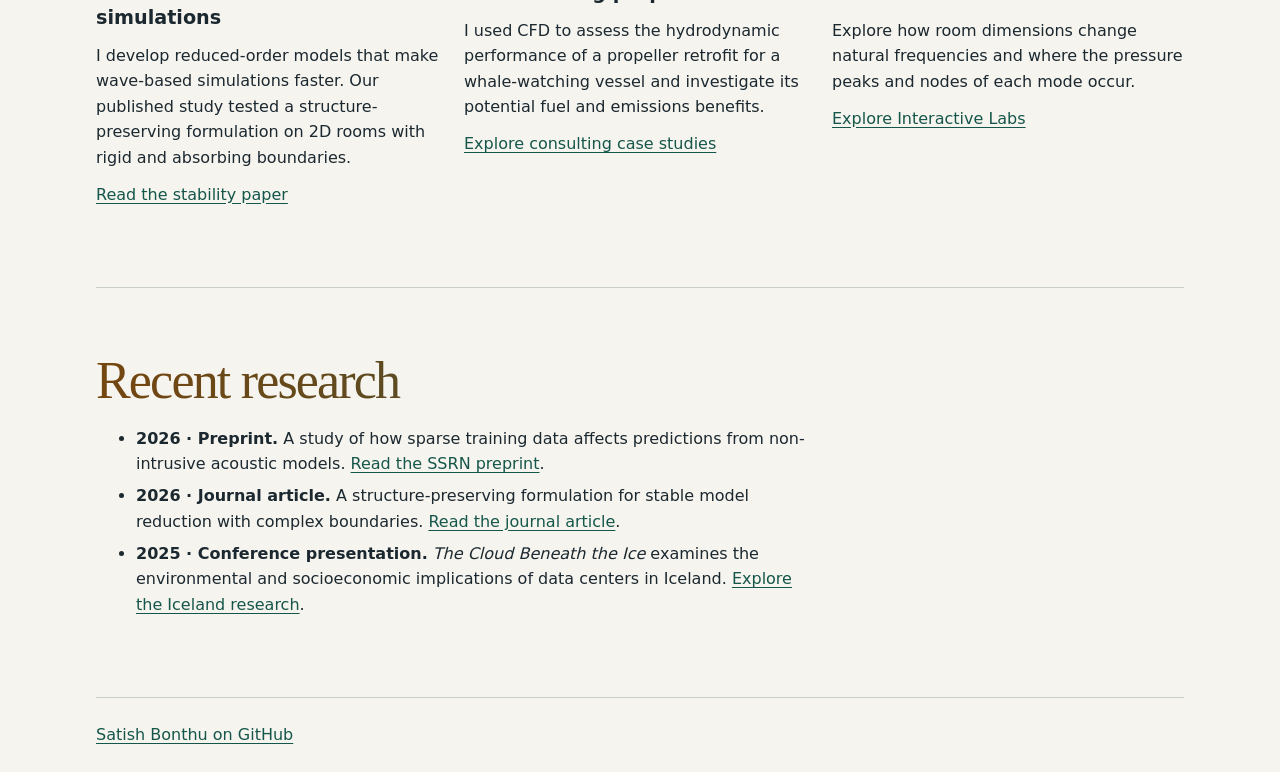
==== commit 07191f2b: "Add radial eight-dimension CAE career infographic to homepage" ====
--- a/index.html
+++ b/index.html
@@ -24,7 +24,12 @@
     .pillar p {font-size:.9rem;color:#405952}
     @media(max-width:44rem){.pillar-layout{grid-template-columns:1fr}.pillar-core{max-width:11rem}.pillar-grid{gap:1rem}}
     @media(max-width:25rem){.pillar-grid{grid-template-columns:1fr}}
-  </style>
+  .pillar-layout {grid-template-columns:minmax(0, 1fr) minmax(0, 1.25fr);gap:clamp(1rem,3vw,2.5rem)}
+.pillar-wheel {margin:0;min-width:0;text-align:center}
+.pillar-wheel svg {display:block;width:100%;max-width:28rem;margin:auto;height:auto}
+.pillar-wheel figcaption {font-size:.85rem;color:#405952}
+@media(max-width:48rem){.pillar-layout{grid-template-columns:1fr}.pillar-wheel svg{max-width:25rem}}
+</style>
 </head>
 <body class="portfolio-home">
   <header class="voyager-header">
@@ -55,7 +60,7 @@
       <h2 id="pillars-title">Four pillars. Eight professional dimensions.</h2>
       <p class="pillar-lead">From understanding engineering challenges to developing, deploying and growing simulation technology.</p>
       <div class="pillar-layout">
-        <div class="pillar-core"><strong>19+</strong><span>Years of engineering experience</span><small>One integrated career</small></div>
+        <figure class="pillar-wheel"><svg viewBox="0 0 420 420" role="img" aria-labelledby="dna-title dna-desc" xmlns="http://www.w3.org/2000/svg"><title id="dna-title">Eight professional dimensions</title><desc id="dna-desc">Four professional pillars, each with two dimensions, surrounding 19 plus years of engineering experience.</desc><circle cx="210" cy="210" r="178" fill="none" stroke="#b9c8be" stroke-width="1"/><path d="M32.24394281368586 200.684199788756 A178 178 0 0 1 200.68419978875605 32.24394281368586" fill="none" stroke="#01665e" stroke-width="5" stroke-linecap="round"/><path d="M219.31580021124404 32.24394281368586 A178 178 0 0 1 387.75605718631414 200.684199788756" fill="none" stroke="#267d72" stroke-width="5" stroke-linecap="round"/><path d="M387.75605718631414 219.315800211244 A178 178 0 0 1 219.31580021124404 387.75605718631414" fill="none" stroke="#94601b" stroke-width="5" stroke-linecap="round"/><path d="M200.68419978875605 387.75605718631414 A178 178 0 0 1 32.24394281368586 219.315800211244" fill="none" stroke="#8c510a" stroke-width="5" stroke-linecap="round"/><line x1="210" y1="210" x2="88.04790170851015" y2="159.48578692780814" stroke="#01665e" stroke-dasharray="3 4"/><g transform="translate(88.04790170851015 159.48578692780814)"><circle r="43" fill="#01665e"/><text text-anchor="middle" y="4" fill="#fff" font-size="12" font-weight="600">Pre-sales</text></g><line x1="210" y1="210" x2="159.48578692780816" y2="88.04790170851015" stroke="#01665e" stroke-dasharray="3 4"/><g transform="translate(159.48578692780816 88.04790170851015)"><circle r="43" fill="#01665e"/><text text-anchor="middle" y="4" fill="#fff" font-size="12" font-weight="600">Post-sales</text></g><line x1="210" y1="210" x2="260.51421307219186" y2="88.04790170851015" stroke="#267d72" stroke-dasharray="3 4"/><g transform="translate(260.51421307219186 88.04790170851015)"><circle r="43" fill="#267d72"/><text text-anchor="middle" y="-3" fill="#fff" font-size="12" font-weight="600">Technical</text><text text-anchor="middle" y="12" fill="#fff" font-size="12">leadership</text></g><line x1="210" y1="210" x2="331.95209829148985" y2="159.48578692780814" stroke="#267d72" stroke-dasharray="3 4"/><g transform="translate(331.95209829148985 159.48578692780814)"><circle r="43" fill="#267d72"/><text text-anchor="middle" y="-3" fill="#fff" font-size="12" font-weight="600">Technology</text><text text-anchor="middle" y="12" fill="#fff" font-size="12">deployment</text></g><line x1="210" y1="210" x2="331.95209829148985" y2="260.51421307219186" stroke="#94601b" stroke-dasharray="3 4"/><g transform="translate(331.95209829148985 260.51421307219186)"><circle r="43" fill="#94601b"/><text text-anchor="middle" y="-3" fill="#fff" font-size="12" font-weight="600">Product</text><text text-anchor="middle" y="12" fill="#fff" font-size="12">management</text></g><line x1="210" y1="210" x2="260.51421307219186" y2="331.95209829148985" stroke="#94601b" stroke-dasharray="3 4"/><g transform="translate(260.51421307219186 331.95209829148985)"><circle r="43" fill="#94601b"/><text text-anchor="middle" y="-3" fill="#fff" font-size="12" font-weight="600">Product</text><text text-anchor="middle" y="12" fill="#fff" font-size="12">development</text></g><line x1="210" y1="210" x2="159.48578692780816" y2="331.95209829148985" stroke="#8c510a" stroke-dasharray="3 4"/><g transform="translate(159.48578692780816 331.95209829148985)"><circle r="43" fill="#8c510a"/><text text-anchor="middle" y="-3" fill="#fff" font-size="12" font-weight="600">Business</text><text text-anchor="middle" y="12" fill="#fff" font-size="12">development</text></g><line x1="210" y1="210" x2="88.04790170851015" y2="260.51421307219186" stroke="#8c510a" stroke-dasharray="3 4"/><g transform="translate(88.04790170851015 260.51421307219186)"><circle r="43" fill="#8c510a"/><text text-anchor="middle" y="-3" fill="#fff" font-size="12" font-weight="600">Strategic</text><text text-anchor="middle" y="12" fill="#fff" font-size="12">advisory</text></g><circle cx="210" cy="210" r="70" fill="#12252c" stroke="#bfab79" stroke-width="2"/><g text-anchor="middle" fill="#f6e8c3"><text x="210" y="204" font-family="Georgia,serif" font-size="43">19+</text><text x="210" y="225" font-size="13">Years of CAE</text><text x="210" y="241" font-size="12" fill="#c7eae5">Experience</text></g></svg><figcaption>Eight dimensions · One integrated career</figcaption></figure>
         <div class="pillar-grid">
           <article class="pillar pillar-0"><span class="pillar-number">01</span><h3>Customer Success</h3><div class="pillar-dimensions"><span>Pre-sales</span><span>Post-sales</span></div><p>Understanding customer needs and enabling successful technology adoption.</p></article>
           <article class="pillar pillar-1"><span class="pillar-number">02</span><h3>Engineering</h3><div class="pillar-dimensions"><span>Technical Leadership</span><span>Technology Deployment</span></div><p>Turning complex engineering challenges into practical simulation solutions.</p></article>
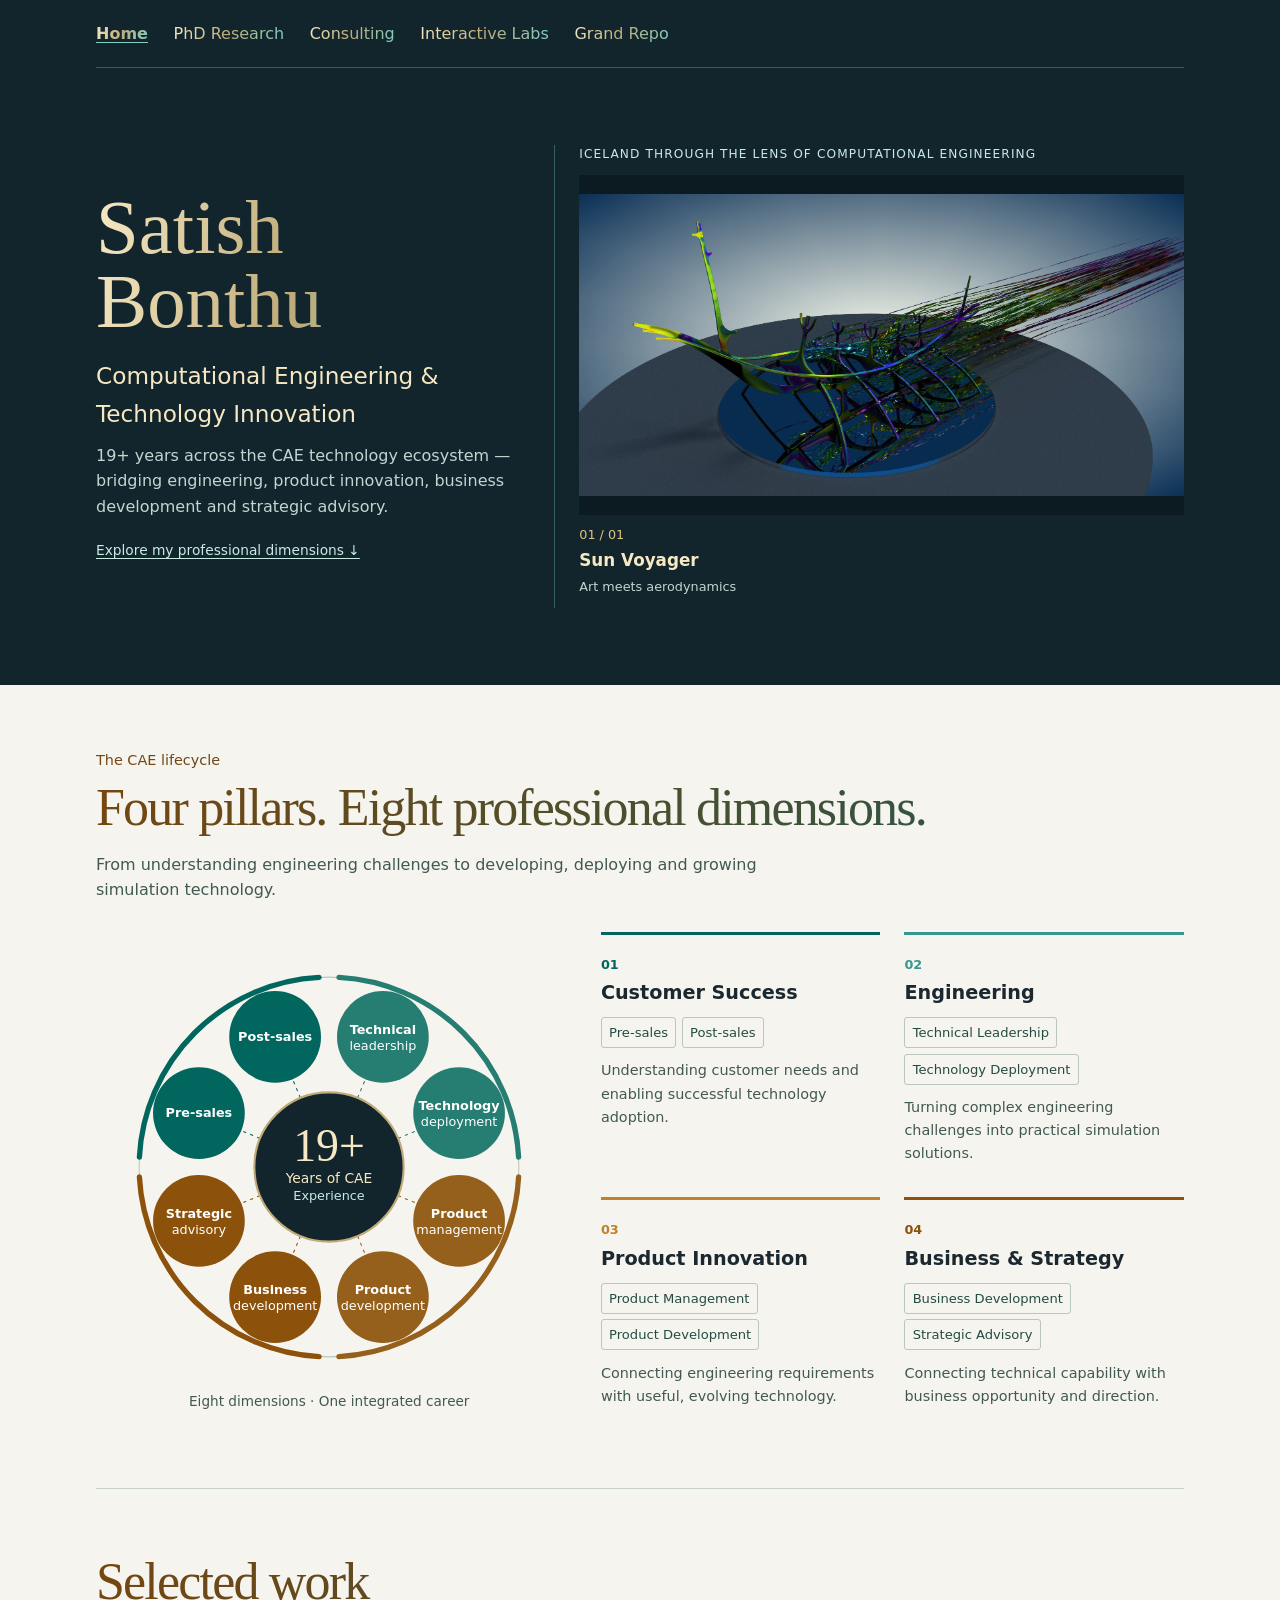
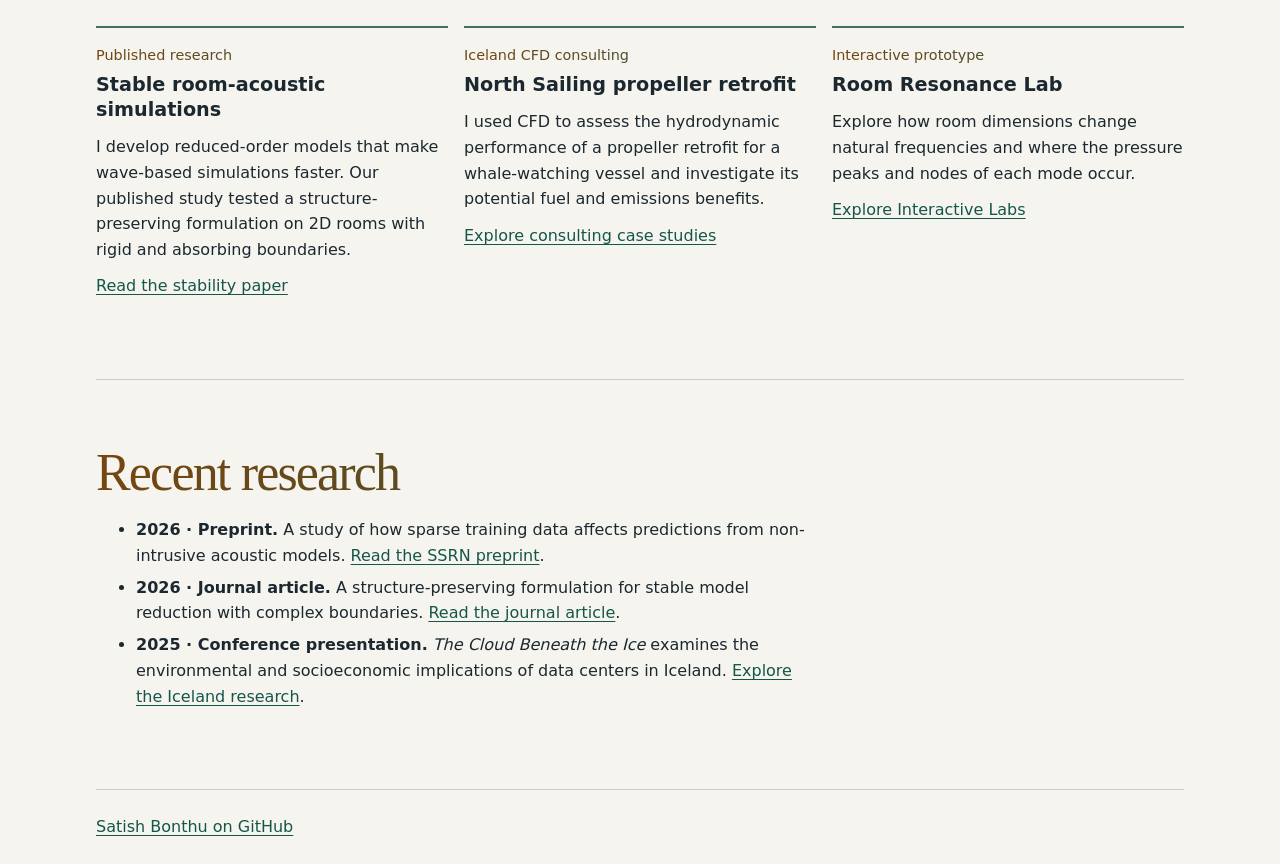
==== commit d3e42532: "Implement cinematic showcase with graceful missing-media fallback" ====
--- a/index.html
+++ b/index.html
@@ -30,7 +30,18 @@
 .pillar-wheel figcaption {font-size:.85rem;color:#405952}
 @media(max-width:48rem){.pillar-layout{grid-template-columns:1fr}.pillar-wheel svg{max-width:25rem}}
 </style>
-</head>
+<style>
+.cinema-kicker{font-size:.76rem;letter-spacing:.09em;text-transform:uppercase;color:#c7eae5;margin:0 0 .65rem}
+.cinema-stage{position:relative;aspect-ratio:16/9;background:#0c1b21;overflow:hidden;display:grid;place-items:center}
+.cinema-stage img,.cinema-stage video{position:absolute;inset:0;width:100%;height:100%;object-fit:contain;opacity:1;transition:opacity .65s ease}
+.cinema figcaption{display:flex;justify-content:space-between;align-items:center;gap:.5rem;text-align:left}
+.cinema-caption{display:grid;gap:.15rem}.cinema-caption strong{font-size:1.05rem;color:#f6e8c3}.cinema-caption span:first-child{color:#dfc27d;font-variant-numeric:tabular-nums}
+.cinema-controls{display:flex;gap:.3rem}.cinema-controls[hidden]{display:none}
+.cinema button{background:transparent;border:1px solid #80cdc155;color:#f6e8c3;border-radius:3px;cursor:pointer;min-width:2rem;min-height:2rem;font:inherit}
+.cinema button:focus-visible{outline:2px solid #dfc27d;outline-offset:3px}
+.cinema-progress{display:flex;gap:4px;margin-top:.7rem}.cinema-progress button{flex:1;min-width:0;min-height:5px;height:5px;padding:0;background:#416461;border:0}.cinema-progress button[aria-current=true]{background:#dfc27d}
+@media(prefers-reduced-motion:reduce){.cinema-stage img,.cinema-stage video{transition:none}}
+</style></head>
 <body class="portfolio-home">
   <header class="voyager-header">
     <nav class="wrap" aria-label="Portfolio">
@@ -47,10 +58,10 @@
         <p class="hero-summary">19+ years across the CAE technology ecosystem — bridging engineering, product innovation, business development and strategic advisory.</p>
         <a class="affiliation" href="#professional-pillars">Explore my professional dimensions ↓</a>
       </div>
-      <figure class="voyager-figure">
-        <img src="images/sun-voyager.jpg?v=2" width="1804" height="901" fetchpriority="high" alt="CFD streamlines bending around the Sun Voyager sculpture">
-        <figcaption>Sun Voyager · CFD streamline visualization</figcaption>
-      </figure>
+      <figure class="voyager-figure cinema" aria-label="Iceland through the lens of computational engineering">
+<p class="cinema-kicker">Iceland through the lens of computational engineering</p>
+<div class="cinema-stage" id="cinema-stage"><img src="images/sun-voyager.jpg?v=2" alt="CFD streamlines around Sun Voyager" fetchpriority="high"></div>
+<figcaption><div class="cinema-caption"><span id="cinema-count">01 / 08</span><strong id="cinema-title">Sun Voyager</strong><span id="cinema-sub">Art meets aerodynamics</span></div><div class="cinema-controls" hidden><button type="button" id="cinema-prev" aria-label="Previous project">‹</button><button type="button" id="cinema-play" aria-label="Pause slideshow">Ⅱ</button><button type="button" id="cinema-next" aria-label="Next project">›</button><button type="button" id="cinema-full" aria-label="Fullscreen visualization">⛶</button></div></figcaption><div id="cinema-progress" class="cinema-progress"></div></figure>
     </div>
   </header>
 
@@ -107,5 +118,7 @@
   <footer class="wrap">
     <a href="https://github.com/Satish-Bonthu" target="_blank" rel="noopener">Satish Bonthu on GitHub</a>
   </footer>
-</body>
+<script>
+(()=>{const all=[["Sun Voyager","Art meets aerodynamics","images/sun-voyager.jpg?v=2"],["North Sailing","Marine hydrodynamics and decarbonization","showcase/propeller.png"],["Icelandic Sheep","Unconventional aerodynamics","showcase/sheep.jpg"],["Hallgrímskirkja","Architectural aerodynamics","showcase/church.mp4"],["Hydram","Cavitation and multiphase flow","showcase/hydram.mp4"],["Rúnar’s House","Wind and the built environment","showcase/rushflow.mp4"],["The Cloud Beneath the Ice","Environmental impact of digital infrastructure","showcase/cable.jpg"],["Sustainable Toilet Ventilation","Indoor air quality and sustainable innovation","showcase/ventilation.mp4"]],stage=document.querySelector('#cinema-stage'),controls=document.querySelector('.cinema-controls'),progress=document.querySelector('#cinema-progress'),play=document.querySelector('#cinema-play');let list=[],index=0,timer,token=0,paused=matchMedia('(prefers-reduced-motion: reduce)').matches;const probe=async s=>{if(s===all[0])return true;try{const r=await fetch(s[2],{method:'HEAD'});return r.ok&&!r.headers.get('content-type')?.includes('text/html')}catch{return false}};function schedule(ms=7000){clearTimeout(timer);if(!paused&&!document.hidden&&list.length>1)timer=setTimeout(()=>show(index+1),ms)}function sync(){play.textContent=paused?'▶':'Ⅱ';play.setAttribute('aria-label',paused?'Resume slideshow':'Pause slideshow')}function show(n){clearTimeout(timer);const t=++token;index=(n+list.length)%list.length;const s=list[index],video=s[2].endsWith('.mp4'),el=document.createElement(video?'video':'img');el.style.opacity='0';if(video){el.muted=true;el.playsInline=true;el.preload='metadata';el.loop=true}else el.alt=s[0]+' — CFD visualization';const ready=()=>{if(t!==token){el.remove();return}const old=[...stage.children].filter(x=>x!==el);el.style.opacity='1';old.forEach(x=>{x.style.opacity='0';if(x.tagName==='VIDEO')x.pause();setTimeout(()=>x.remove(),700)});document.querySelector('#cinema-title').textContent=s[0];document.querySelector('#cinema-sub').textContent=s[1];document.querySelector('#cinema-count').textContent=String(index+1).padStart(2,'0')+' / '+String(list.length).padStart(2,'0');[...progress.children].forEach((b,i)=>b.setAttribute('aria-current',String(i===index)));if(video&&!paused)el.play().catch(()=>{});schedule(video?Math.min(20000,Math.max(8000,(el.duration||8)*1000)):7000)};el.addEventListener(video?'loadeddata':'load',ready,{once:true});el.addEventListener('error',()=>{el.remove();if(t===token)schedule(1000)},{once:true});stage.append(el);el.src=s[2]}Promise.all(all.map(probe)).then(ok=>{list=all.filter((_,i)=>ok[i]);document.querySelector('#cinema-count').textContent='01 / '+String(list.length).padStart(2,'0');if(list.length<2)return;controls.hidden=false;list.forEach((s,i)=>{const b=document.createElement('button');b.type='button';b.setAttribute('aria-label',s[0]);b.setAttribute('aria-current',String(i===0));b.onclick=()=>show(i);progress.append(b)});sync();schedule()});document.querySelector('#cinema-prev').onclick=()=>show(index-1);document.querySelector('#cinema-next').onclick=()=>show(index+1);play.onclick=()=>{paused=!paused;sync();stage.querySelectorAll('video').forEach(v=>paused?v.pause():v.play().catch(()=>{}));schedule()};document.querySelector('#cinema-full').onclick=()=>stage.requestFullscreen?.().catch(()=>{});document.addEventListener('visibilitychange',()=>{if(document.hidden){clearTimeout(timer);stage.querySelectorAll('video').forEach(v=>v.pause())}else{if(!paused)stage.querySelectorAll('video').forEach(v=>v.play().catch(()=>{}));schedule()}});})();
+</script></body>
 </html>
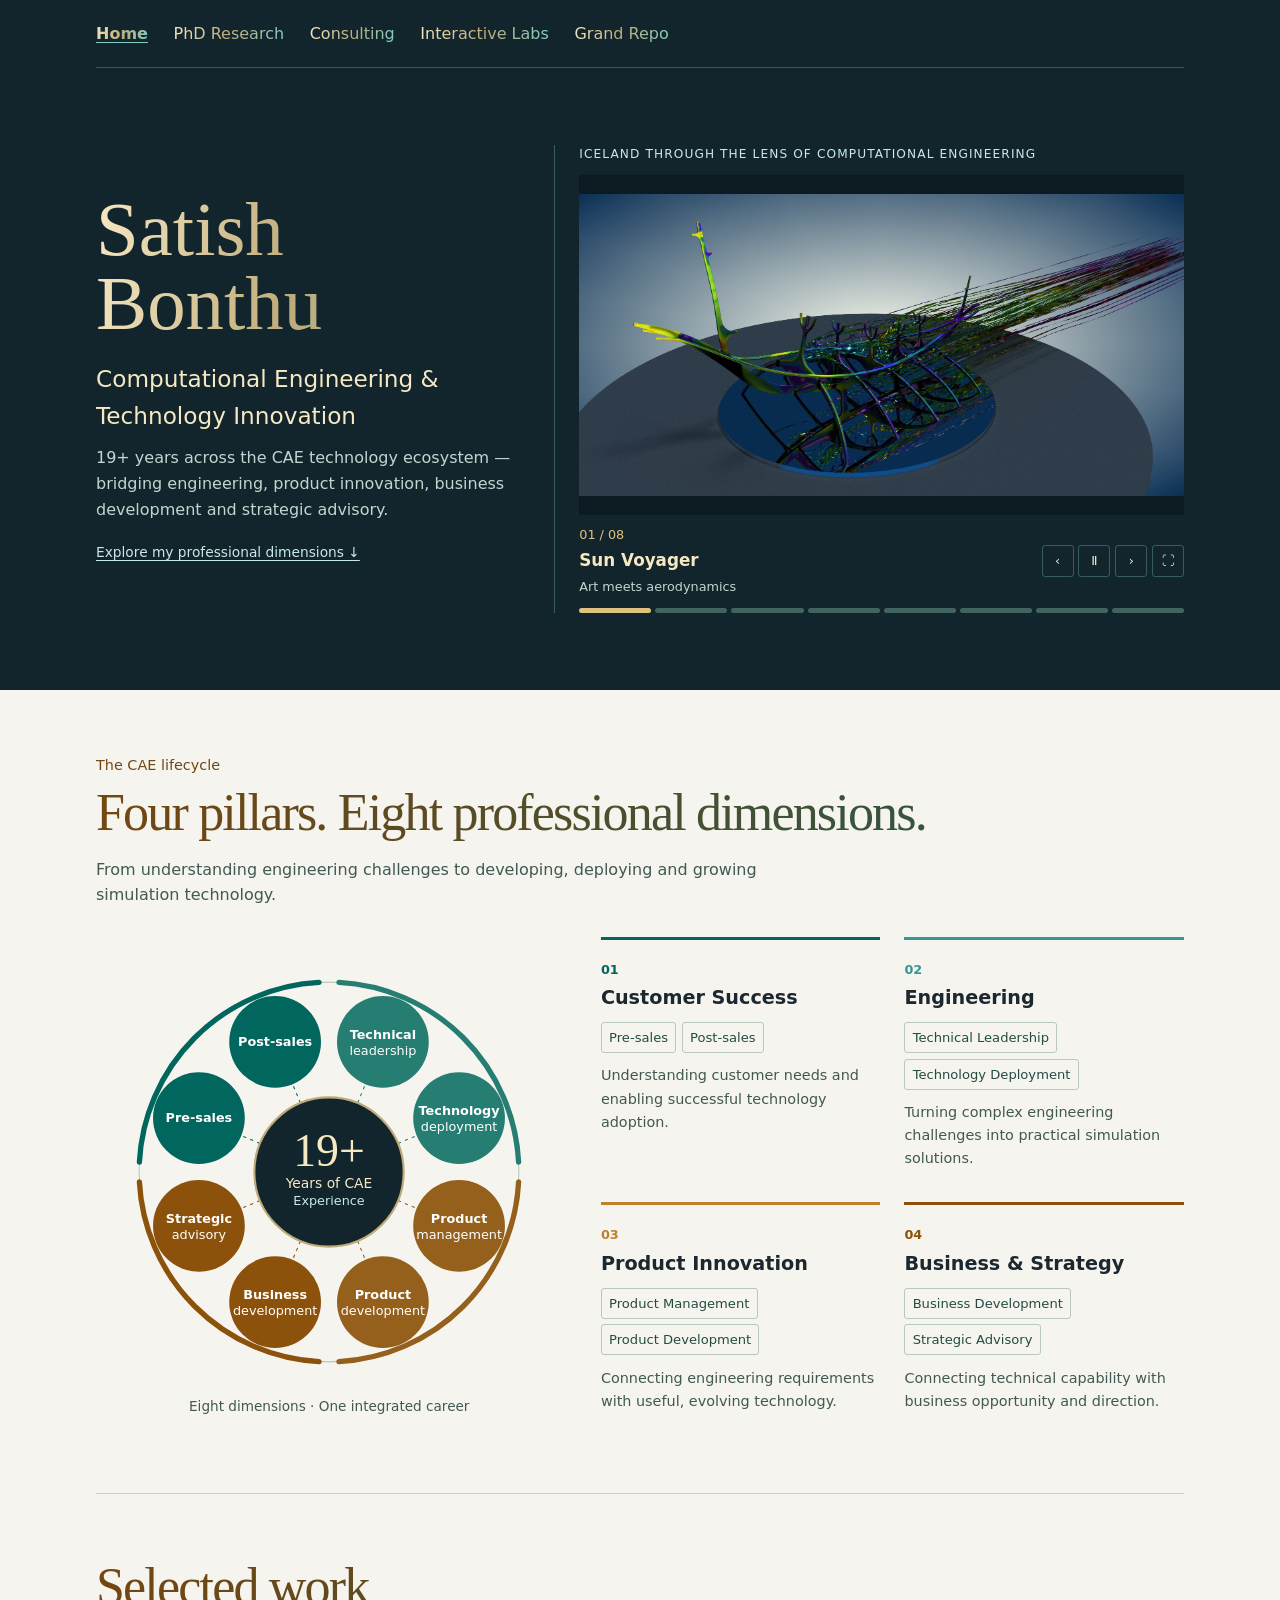
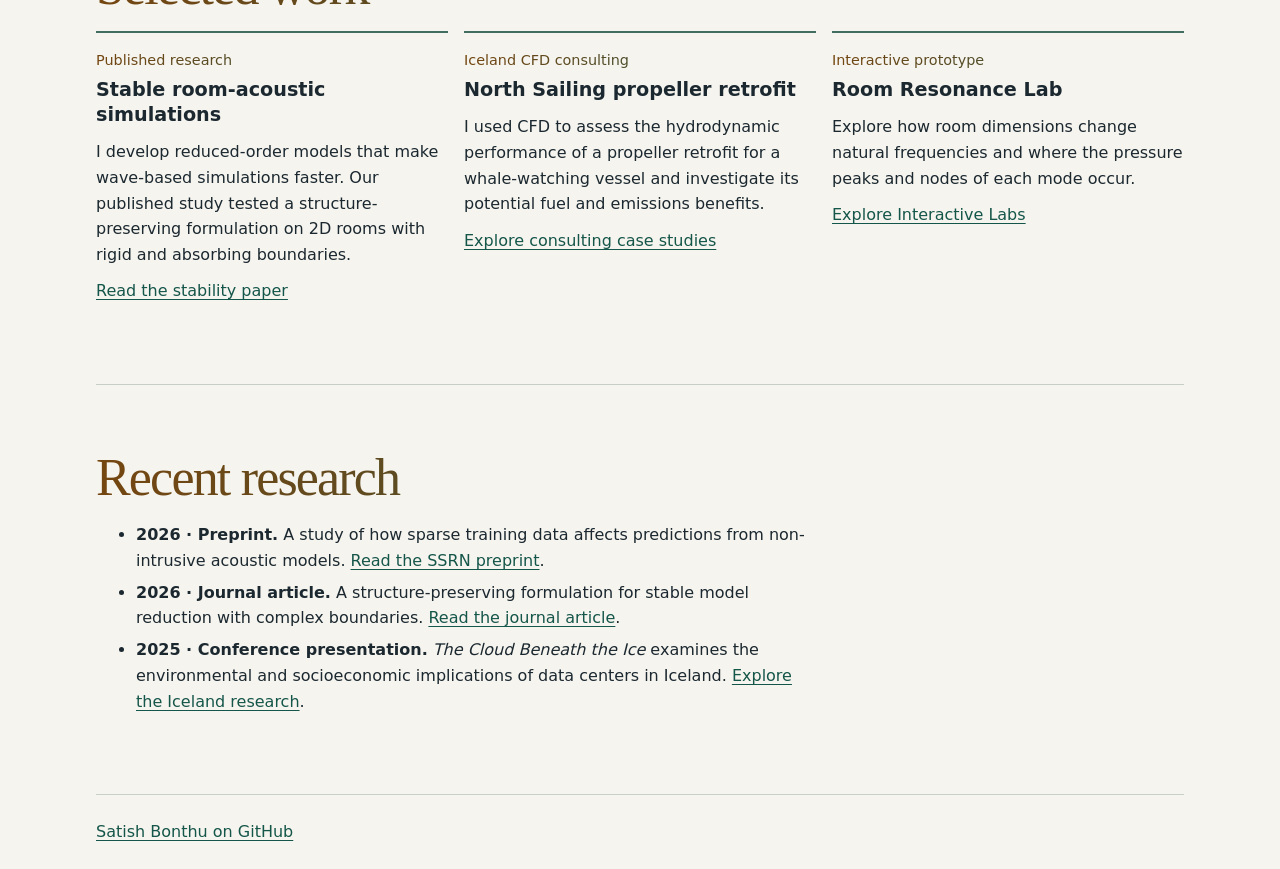
==== commit 12920260: "Connect cinematic slideshow to uploaded original CFD media" ====
--- a/index.html
+++ b/index.html
@@ -119,6 +119,6 @@
     <a href="https://github.com/Satish-Bonthu" target="_blank" rel="noopener">Satish Bonthu on GitHub</a>
   </footer>
 <script>
-(()=>{const all=[["Sun Voyager","Art meets aerodynamics","images/sun-voyager.jpg?v=2"],["North Sailing","Marine hydrodynamics and decarbonization","showcase/propeller.png"],["Icelandic Sheep","Unconventional aerodynamics","showcase/sheep.jpg"],["Hallgrímskirkja","Architectural aerodynamics","showcase/church.mp4"],["Hydram","Cavitation and multiphase flow","showcase/hydram.mp4"],["Rúnar’s House","Wind and the built environment","showcase/rushflow.mp4"],["The Cloud Beneath the Ice","Environmental impact of digital infrastructure","showcase/cable.jpg"],["Sustainable Toilet Ventilation","Indoor air quality and sustainable innovation","showcase/ventilation.mp4"]],stage=document.querySelector('#cinema-stage'),controls=document.querySelector('.cinema-controls'),progress=document.querySelector('#cinema-progress'),play=document.querySelector('#cinema-play');let list=[],index=0,timer,token=0,paused=matchMedia('(prefers-reduced-motion: reduce)').matches;const probe=async s=>{if(s===all[0])return true;try{const r=await fetch(s[2],{method:'HEAD'});return r.ok&&!r.headers.get('content-type')?.includes('text/html')}catch{return false}};function schedule(ms=7000){clearTimeout(timer);if(!paused&&!document.hidden&&list.length>1)timer=setTimeout(()=>show(index+1),ms)}function sync(){play.textContent=paused?'▶':'Ⅱ';play.setAttribute('aria-label',paused?'Resume slideshow':'Pause slideshow')}function show(n){clearTimeout(timer);const t=++token;index=(n+list.length)%list.length;const s=list[index],video=s[2].endsWith('.mp4'),el=document.createElement(video?'video':'img');el.style.opacity='0';if(video){el.muted=true;el.playsInline=true;el.preload='metadata';el.loop=true}else el.alt=s[0]+' — CFD visualization';const ready=()=>{if(t!==token){el.remove();return}const old=[...stage.children].filter(x=>x!==el);el.style.opacity='1';old.forEach(x=>{x.style.opacity='0';if(x.tagName==='VIDEO')x.pause();setTimeout(()=>x.remove(),700)});document.querySelector('#cinema-title').textContent=s[0];document.querySelector('#cinema-sub').textContent=s[1];document.querySelector('#cinema-count').textContent=String(index+1).padStart(2,'0')+' / '+String(list.length).padStart(2,'0');[...progress.children].forEach((b,i)=>b.setAttribute('aria-current',String(i===index)));if(video&&!paused)el.play().catch(()=>{});schedule(video?Math.min(20000,Math.max(8000,(el.duration||8)*1000)):7000)};el.addEventListener(video?'loadeddata':'load',ready,{once:true});el.addEventListener('error',()=>{el.remove();if(t===token)schedule(1000)},{once:true});stage.append(el);el.src=s[2]}Promise.all(all.map(probe)).then(ok=>{list=all.filter((_,i)=>ok[i]);document.querySelector('#cinema-count').textContent='01 / '+String(list.length).padStart(2,'0');if(list.length<2)return;controls.hidden=false;list.forEach((s,i)=>{const b=document.createElement('button');b.type='button';b.setAttribute('aria-label',s[0]);b.setAttribute('aria-current',String(i===0));b.onclick=()=>show(i);progress.append(b)});sync();schedule()});document.querySelector('#cinema-prev').onclick=()=>show(index-1);document.querySelector('#cinema-next').onclick=()=>show(index+1);play.onclick=()=>{paused=!paused;sync();stage.querySelectorAll('video').forEach(v=>paused?v.pause():v.play().catch(()=>{}));schedule()};document.querySelector('#cinema-full').onclick=()=>stage.requestFullscreen?.().catch(()=>{});document.addEventListener('visibilitychange',()=>{if(document.hidden){clearTimeout(timer);stage.querySelectorAll('video').forEach(v=>v.pause())}else{if(!paused)stage.querySelectorAll('video').forEach(v=>v.play().catch(()=>{}));schedule()}});})();
+(()=>{const all=[["Sun Voyager","Art meets aerodynamics","images/sun-voyager.jpg?v=2"],["North Sailing","Marine hydrodynamics and decarbonization","propeller.png"],["Icelandic Sheep","Unconventional aerodynamics","sheep.jpg"],["Hallgrímskirkja","Architectural aerodynamics","church.mp4"],["Hydram","Cavitation and multiphase flow","hydram.mp4"],["Rúnar’s House","Wind and the built environment","rushflow.mp4"],["The Cloud Beneath the Ice","Environmental impact of digital infrastructure","cable.jpg"],["Sustainable Toilet Ventilation","Indoor air quality and sustainable innovation","ventilation.mp4"]],stage=document.querySelector('#cinema-stage'),controls=document.querySelector('.cinema-controls'),progress=document.querySelector('#cinema-progress'),play=document.querySelector('#cinema-play');let list=[],index=0,timer,token=0,paused=matchMedia('(prefers-reduced-motion: reduce)').matches;const probe=async s=>{if(s===all[0])return true;try{const r=await fetch(s[2],{method:'HEAD'});return r.ok&&!r.headers.get('content-type')?.includes('text/html')}catch{return false}};function schedule(ms=7000){clearTimeout(timer);if(!paused&&!document.hidden&&list.length>1)timer=setTimeout(()=>show(index+1),ms)}function sync(){play.textContent=paused?'▶':'Ⅱ';play.setAttribute('aria-label',paused?'Resume slideshow':'Pause slideshow')}function show(n){clearTimeout(timer);const t=++token;index=(n+list.length)%list.length;const s=list[index],video=s[2].endsWith('.mp4'),el=document.createElement(video?'video':'img');el.style.opacity='0';if(video){el.muted=true;el.playsInline=true;el.preload='metadata';el.loop=true}else el.alt=s[0]+' — CFD visualization';const ready=()=>{if(t!==token){el.remove();return}const old=[...stage.children].filter(x=>x!==el);el.style.opacity='1';old.forEach(x=>{x.style.opacity='0';if(x.tagName==='VIDEO')x.pause();setTimeout(()=>x.remove(),700)});document.querySelector('#cinema-title').textContent=s[0];document.querySelector('#cinema-sub').textContent=s[1];document.querySelector('#cinema-count').textContent=String(index+1).padStart(2,'0')+' / '+String(list.length).padStart(2,'0');[...progress.children].forEach((b,i)=>b.setAttribute('aria-current',String(i===index)));if(video&&!paused)el.play().catch(()=>{});schedule(video?Math.min(20000,Math.max(8000,(el.duration||8)*1000)):7000)};el.addEventListener(video?'loadeddata':'load',ready,{once:true});el.addEventListener('error',()=>{el.remove();if(t===token)schedule(1000)},{once:true});stage.append(el);el.src=s[2]}Promise.all(all.map(probe)).then(ok=>{list=all.filter((_,i)=>ok[i]);document.querySelector('#cinema-count').textContent='01 / '+String(list.length).padStart(2,'0');if(list.length<2)return;controls.hidden=false;list.forEach((s,i)=>{const b=document.createElement('button');b.type='button';b.setAttribute('aria-label',s[0]);b.setAttribute('aria-current',String(i===0));b.onclick=()=>show(i);progress.append(b)});sync();schedule()});document.querySelector('#cinema-prev').onclick=()=>show(index-1);document.querySelector('#cinema-next').onclick=()=>show(index+1);play.onclick=()=>{paused=!paused;sync();stage.querySelectorAll('video').forEach(v=>paused?v.pause():v.play().catch(()=>{}));schedule()};document.querySelector('#cinema-full').onclick=()=>stage.requestFullscreen?.().catch(()=>{});document.addEventListener('visibilitychange',()=>{if(document.hidden){clearTimeout(timer);stage.querySelectorAll('video').forEach(v=>v.pause())}else{if(!paused)stage.querySelectorAll('video').forEach(v=>v.play().catch(()=>{}));schedule()}});})();
 </script></body>
 </html>
